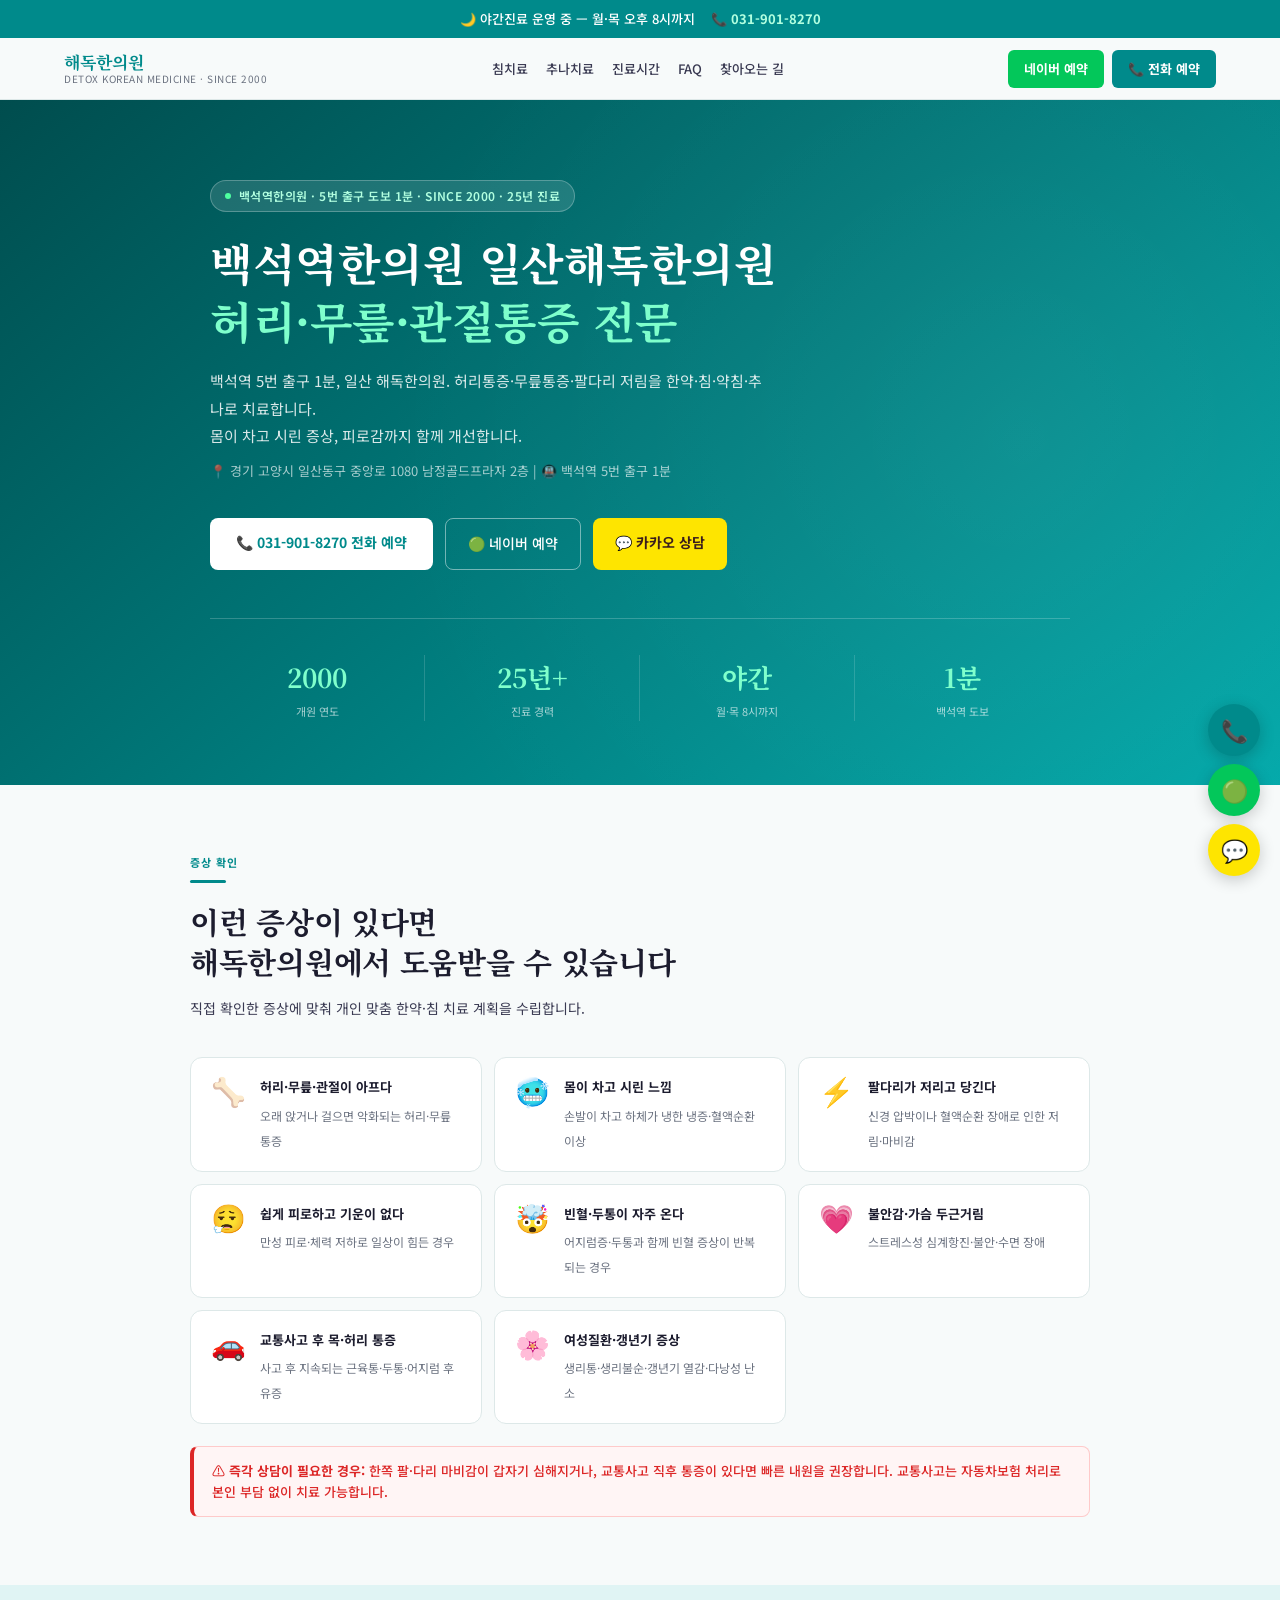
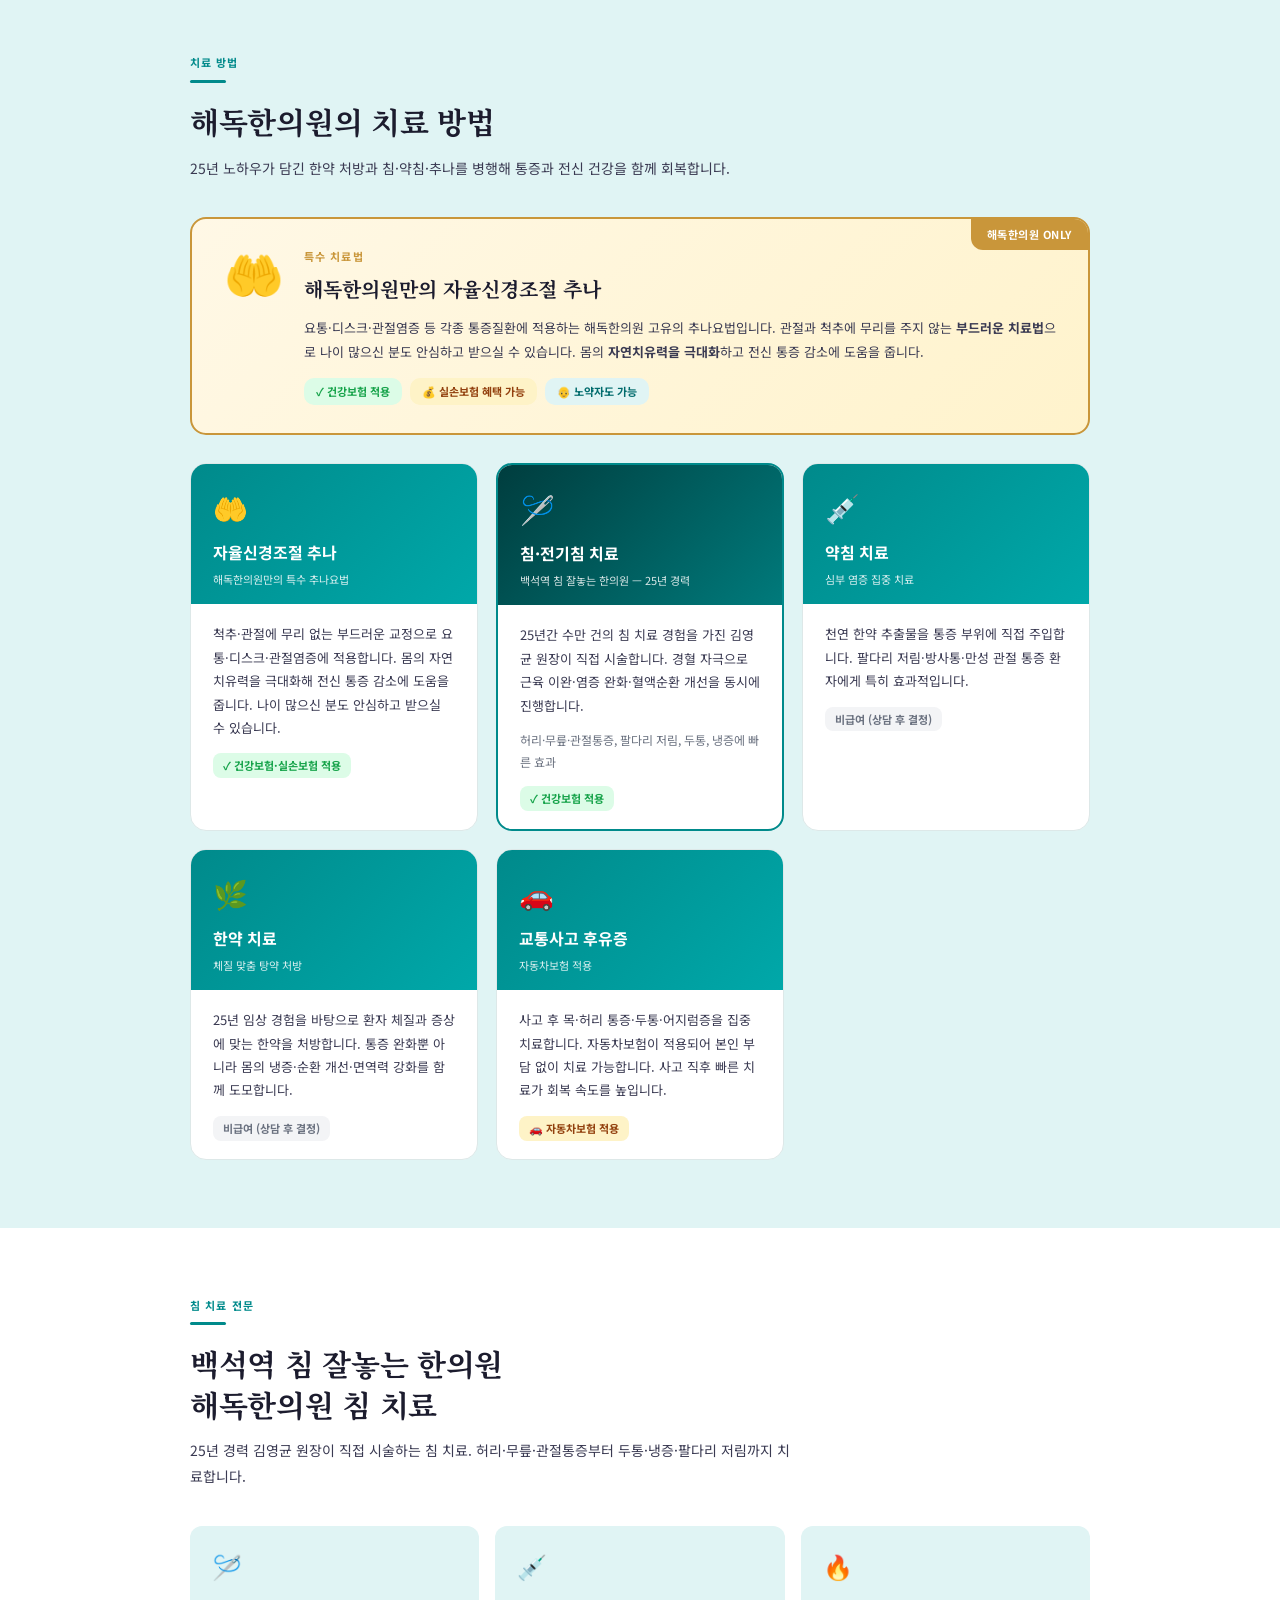
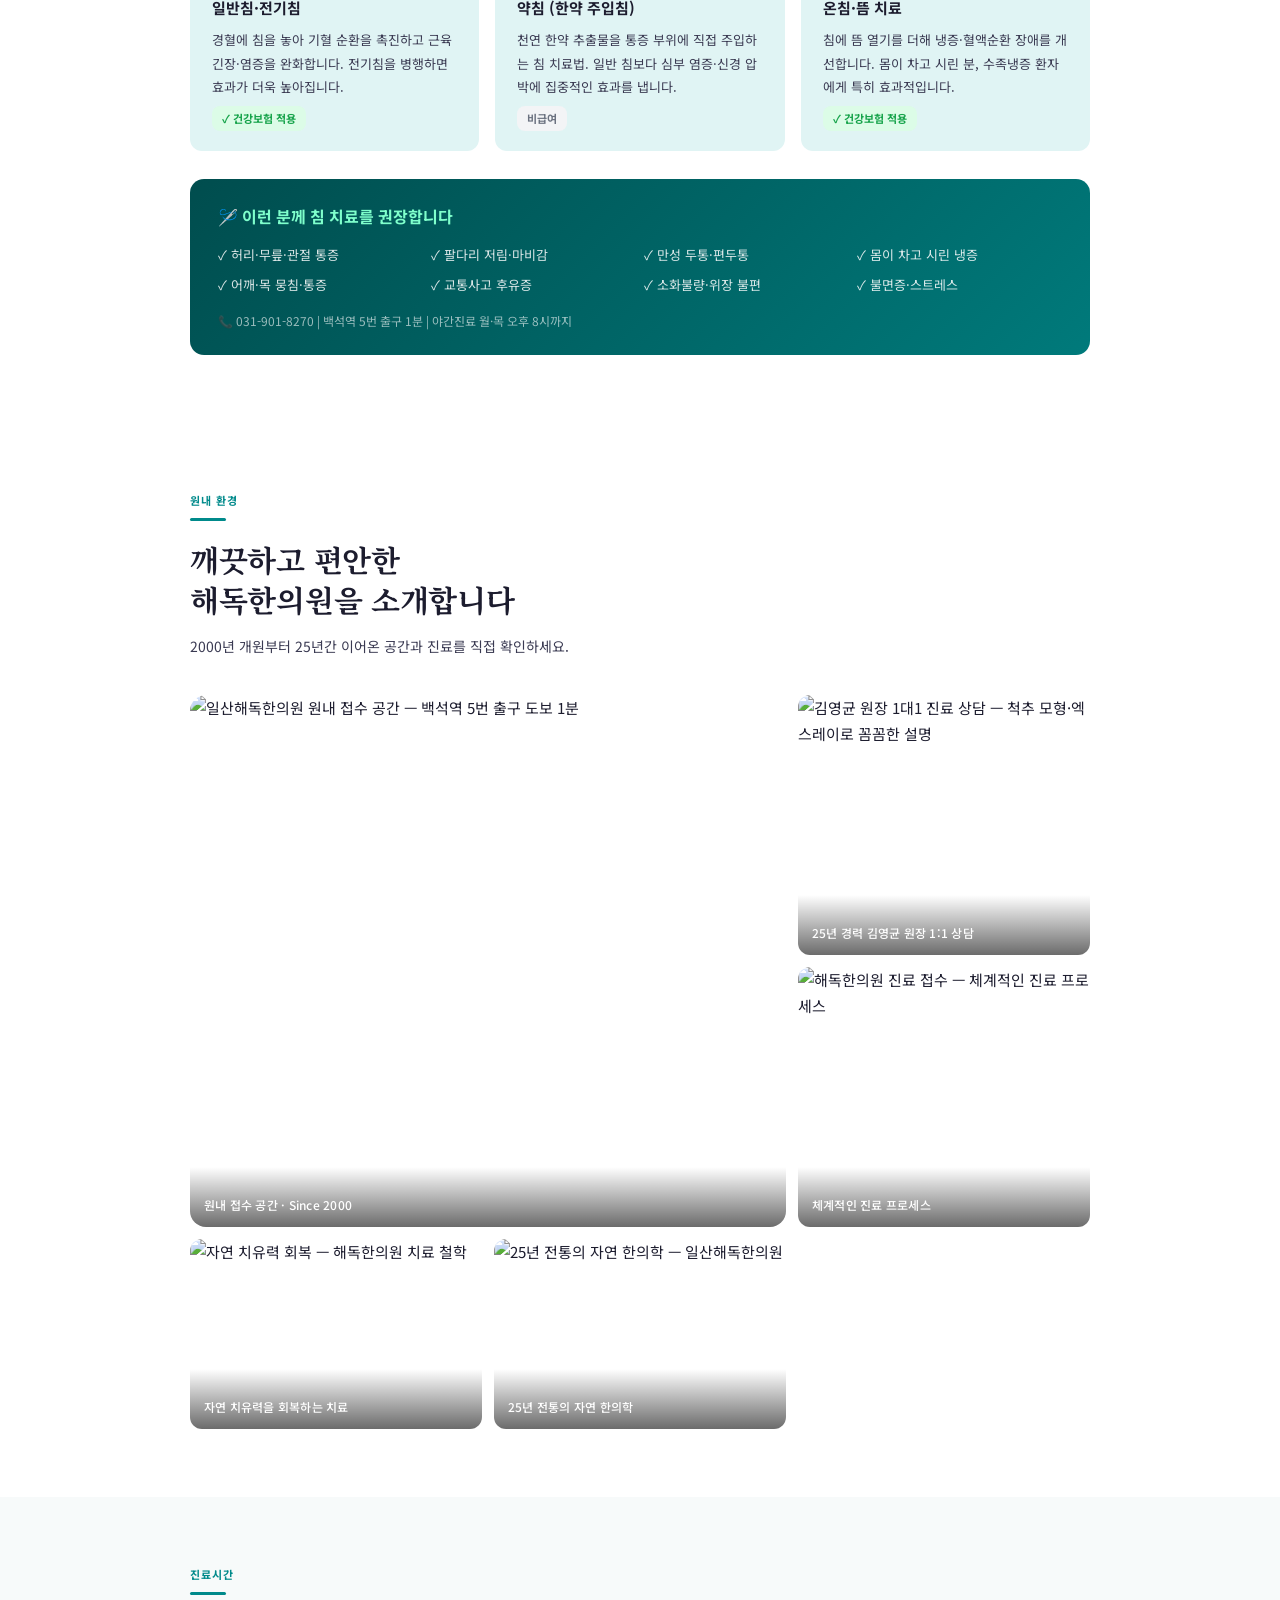
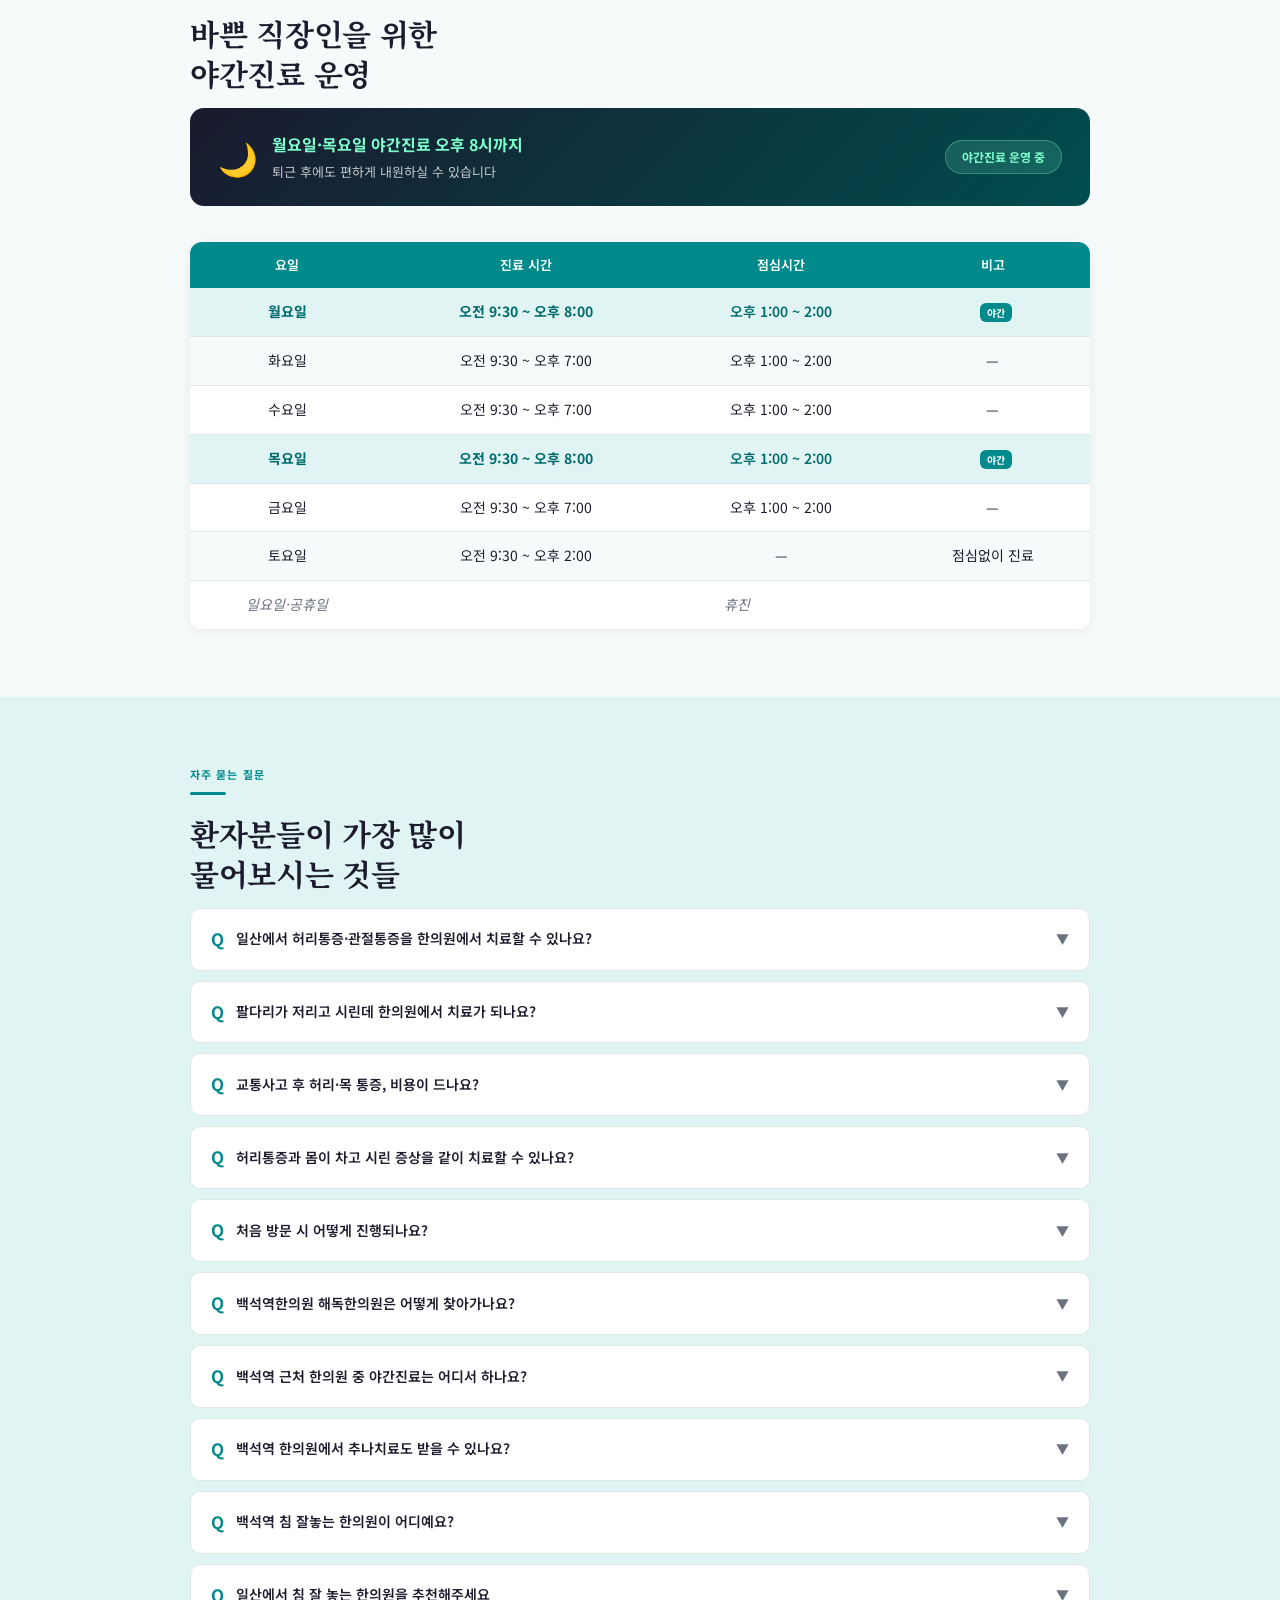
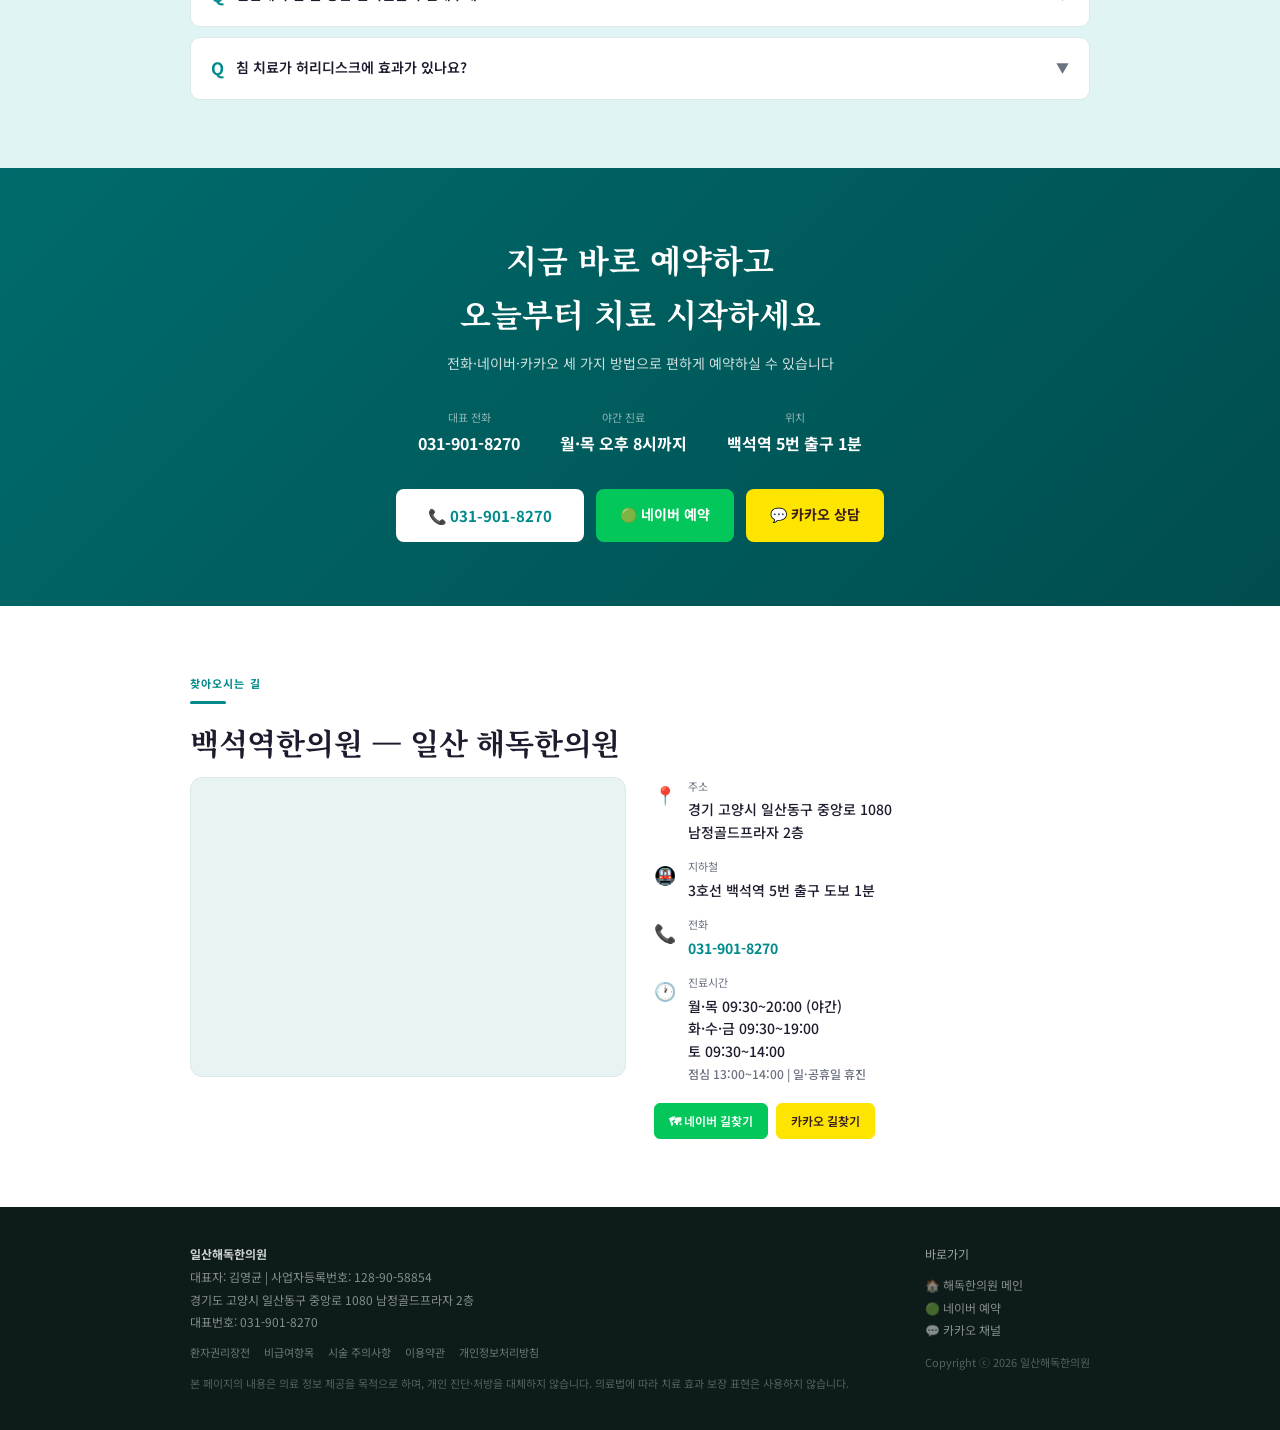
==== index.html @ 00ffc93e "Remove damjeok and women pages, keep only acupuncture and chuna - Delete damjeok.html and women.html" ====
<!DOCTYPE html>
<html lang="ko">
<head>
<meta charset="UTF-8">
<meta name="viewport" content="width=device-width, initial-scale=1.0">

<!-- 폰트 preconnect (성능 최적화) -->
<link rel="preconnect" href="https://fonts.googleapis.com">
<link rel="preconnect" href="https://fonts.gstatic.com" crossorigin>
<link rel="stylesheet" href="https://fonts.googleapis.com/css2?family=Noto+Serif+KR:wght@400;700&family=Noto+Sans+KR:wght@300;400;500;700&display=swap">

<!-- 사이트맵 -->
<link rel="sitemap" type="application/xml" href="/sitemap.xml">

<!-- ★ SEO 핵심 태그 -->
<title>백석역 침 잘놓는 한의원 | 일산해독한의원 — 백석역 5번출구 25년 전통</title>
<meta name="description" content="백석역 침 잘놓는 한의원 해독한의원. 25년 경력 김영균 원장. 백석역 5번 출구 도보 1분. 허리·무릎·관절통증·팔다리저림 침·약침·추나 치료. 야간진료 월·목 8시까지. 031-901-8270">
<meta name="keywords" content="백석역 침 잘놓는 한의원, 백석역 침치료, 백석역한의원, 일산 침 잘놓는 한의원, 백석역 침 한의원, 백석동 침 한의원, 일산 침 치료, 고양시 침 한의원, 백석역 약침, 일산 약침 치료, 백석역 추나치료, 일산 허리 침치료, 백석역 통증 한의원">
<meta name="author" content="일산해독한의원">
<link rel="canonical" href="https://detox9338.github.io/">
<meta name="naver-site-verification" content="9c24897bf1ac9241d5176c8fa0ec1f7f9dc38cd4">
<meta name="naver-site-verification" content="04e787bd8b6c7ce568be044b05d1b4ae17522978">

<!-- Open Graph -->
<meta property="og:title" content="백석역 침 잘놓는 한의원 | 일산해독한의원 — 25년 전통">
<meta property="og:description" content="백석역 침 잘놓는 한의원. 25년 경력 김영균 원장의 침·약침·추나 전문 치료. 야간진료 월·목 8시까지. 031-901-8270">
<meta property="og:type" content="website">
<meta property="og:url" content="https://detox9338.github.io/">
<meta property="og:site_name" content="일산해독한의원">
<meta property="og:image" content="https://cdn.imweb.me/upload/S20240215be1b552aba88c/2b786ee712592.png">
<meta property="og:image:width" content="1200">
<meta property="og:image:height" content="630">
<meta property="og:locale" content="ko_KR">

<!-- Twitter Card -->
<meta name="twitter:card" content="summary_large_image">
<meta name="twitter:title" content="백석역 침 잘놓는 한의원 | 일산해독한의원 — 25년 전통">
<meta name="twitter:description" content="백석역 침 잘놓는 한의원 해독한의원. 25년 경력 김영균 원장. 백석역 5번 출구 도보 1분. 허리·무릎·관절통증·팔다리저림 침·약침·추나 치료. 야간진료 월·목 8시까지. 031-901-8270">
<meta name="twitter:image" content="https://cdn.imweb.me/upload/S20240215be1b552aba88c/2b786ee712592.png">

<!-- ★ AEO+SEO 구조화 데이터 1 - MedicalClinic (ChatGPT·Gemini·Perplexity 인용 핵심) -->
<script type="application/ld+json">
{
  "@context": "https://schema.org",
  "@type": ["MedicalClinic", "LocalBusiness"],
  "name": "일산해독한의원",
  "alternateName": ["백석역한의원", "백석역 해독한의원", "일산 백석역 한의원", "해독한의원"],
  "description": "경기 고양시 일산동구 백석역 5번 출구 도보 1분 거리에 위치한 해독한의원. 허리통증·무릎통증·관절통증·팔다리저림을 한약·침·약침·추나로 치료. 야간진료(월·목 오후 8시까지) 운영. 개원 2000년, 25년 경력.",
  "url": "https://detox9338.github.io",
  "telephone": "031-901-8270",
  "priceRange": "건강보험 적용",
  "currenciesAccepted": "KRW",
  "paymentAccepted": "건강보험, 자동차보험, 실손보험, 현금, 카드",
  "address": {
    "@type": "PostalAddress",
    "streetAddress": "중앙로 1080 남정골드프라자 2층",
    "addressLocality": "고양시 일산동구",
    "addressRegion": "경기도",
    "postalCode": "10402",
    "addressCountry": "KR"
  },
  "geo": {
    "@type": "GeoCoordinates",
    "latitude": 37.6584,
    "longitude": 126.7762
  },
  "openingHoursSpecification": [
    {"@type":"OpeningHoursSpecification","dayOfWeek":["Monday","Thursday"],"opens":"09:30","closes":"20:00"},
    {"@type":"OpeningHoursSpecification","dayOfWeek":["Tuesday","Wednesday","Friday"],"opens":"09:30","closes":"19:00"},
    {"@type":"OpeningHoursSpecification","dayOfWeek":["Saturday"],"opens":"09:30","closes":"14:00"}
  ],
  "hasMap": "https://naver.me/502vSCnV",
  "medicalSpecialty": "통증 한의학",
  "availableService": [
    {"@type":"MedicalTherapy","name":"침 치료","description":"25년 경력 김영균 원장의 침·전기침·온침 치료. 허리통증·무릎통증·관절통증·두통·냉증·팔다리저림 치료. 건강보험 적용. 백석역 5번 출구 1분."},
    {"@type":"MedicalTherapy","name":"자율신경조절 추나","description":"해독한의원만의 특수 추나요법. 척추·관절에 무리 없는 부드러운 치료. 건강보험·실손보험 적용."},
    {"@type":"MedicalTherapy","name":"약침 치료","description":"천연 한약 추출물을 통증 부위에 직접 주입. 팔다리 저림·방사통·만성 관절 통증에 효과적."},
    {"@type":"MedicalTherapy","name":"한약 치료","description":"체질 맞춤 탕약 처방. 통증 완화·냉증 개선·면역력 강화."},
    {"@type":"MedicalTherapy","name":"교통사고 후유증 치료","description":"자동차보험 적용. 사고 후 목·허리 통증·두통·어지럼증 집중 치료."}
  ],
  "founder": {"@type":"Person","name":"김영균","jobTitle":"한의사"},
  "foundingDate": "2000",
  "areaServed": ["일산","백석역","고양시","일산동구","백석동","마두동","정발산동"],
  "sameAs": [
    "https://www.detoxis.co.kr",
    "https://pf.kakao.com/_bdbEb",
    "https://blog.naver.com/detox9338",
    "https://detox9338.github.io"
  ]
}
</script>

<!-- ★ AEO 핵심 - FAQPage 구조화 데이터 (AI 답변 직접 인용, 페이지 FAQ와 동일) -->
<script type="application/ld+json">
{
  "@context": "https://schema.org",
  "@type": "FAQPage",
  "mainEntity": [
    {
      "@type": "Question",
      "name": "일산에서 허리통증·관절통증을 한의원에서 치료할 수 있나요?",
      "acceptedAnswer": {
        "@type": "Answer",
        "text": "네, 해독한의원에서는 허리통증·무릎통증·관절통증을 한약·침·약침으로 치료합니다. 백석역 5번 출구에서 도보 1분 거리이며, 월·목 오후 8시까지 야간진료를 운영해 직장인도 편하게 방문할 수 있습니다."
      }
    },
    {
      "@type": "Question",
      "name": "팔다리가 저리고 시린데 한의원에서 치료가 되나요?",
      "acceptedAnswer": {
        "@type": "Answer",
        "text": "팔다리 저림·시림 증상은 혈액순환 장애나 신경 압박이 원인인 경우가 많습니다. 한약치료로 순환을 개선하고 약침으로 신경 자극을 완화합니다. 증상 시작 시점과 부위에 따라 치료 방향이 달라지니 먼저 내원 상담을 권장합니다."
      }
    },
    {
      "@type": "Question",
      "name": "교통사고 후 허리·목 통증, 비용이 드나요?",
      "acceptedAnswer": {
        "@type": "Answer",
        "text": "교통사고 후유증은 자동차보험이 적용되어 본인 부담 없이 치료받을 수 있습니다. 사고 직후 빠른 치료일수록 회복 속도가 빠르므로 사고 후 24~48시간 내 방문을 권장합니다. 보험 처리 관련 문의는 031-901-8270으로 전화 주세요."
      }
    },
    {
      "@type": "Question",
      "name": "허리통증과 몸이 차고 시린 증상을 같이 치료할 수 있나요?",
      "acceptedAnswer": {
        "@type": "Answer",
        "text": "네, 해독한의원은 통증 치료와 함께 냉증·순환 개선을 함께 진료합니다. 체질에 맞는 한약 처방으로 전신 순환을 개선하고, 침·약침으로 통증 부위를 집중 치료합니다. 통증과 전신 건강을 함께 회복하는 것이 저희 진료 철학입니다."
      }
    },
    {
      "@type": "Question",
      "name": "처음 방문 시 어떻게 진행되나요?",
      "acceptedAnswer": {
        "@type": "Answer",
        "text": "첫 방문 시 증상 시작 시점·부위·생활 패턴을 자세히 파악합니다. 필요한 경우 한방 진단 검사를 통해 체질과 상태를 분석한 후 한약·침·약침 등 개인 맞춤 치료 계획을 수립합니다. 예약 없이 방문 가능하며 네이버 예약을 이용하면 대기 없이 진료받을 수 있습니다."
      }
    },
    {
      "@type": "Question",
      "name": "백석역한의원 해독한의원은 어떻게 찾아가나요?",
      "acceptedAnswer": {
        "@type": "Answer",
        "text": "지하철 3호선 백석역 5번 출구에서 도보 약 1분 거리입니다. 경기 고양시 일산동구 중앙로 1080 남정골드프라자 2층에 위치합니다. 주차도 가능하니 차량 이용 방문도 편하게 하실 수 있습니다. 네이버 지도에서 '백석역한의원' 또는 '일산해독한의원'으로 검색하시면 바로 찾을 수 있습니다."
      }
    },
    {
      "@type": "Question",
      "name": "백석역 근처 한의원 중 야간진료는 어디서 하나요?",
      "acceptedAnswer": {
        "@type": "Answer",
        "text": "백석역한의원 해독한의원은 월요일과 목요일 오후 8시까지 야간진료를 운영합니다. 백석역 5번 출구 도보 1분 거리에 위치해 퇴근 후 편하게 방문하실 수 있습니다. 화·수·금요일은 오후 7시, 토요일은 오후 2시까지 진료합니다. 전화 031-901-8270으로 예약 가능합니다."
      }
    },
    {
      "@type": "Question",
      "name": "백석역 한의원에서 추나치료도 받을 수 있나요?",
      "acceptedAnswer": {
        "@type": "Answer",
        "text": "네, 백석역 해독한의원에서는 해독한의원만의 특수 자율신경조절 추나치료를 시행합니다. 척추·관절에 무리를 주지 않는 부드러운 치료법으로 나이 많으신 분도 안심하고 받으실 수 있습니다. 건강보험 및 실손보험이 적용됩니다."
      }
    },
    {
      "@type": "Question",
      "name": "백석역 침 잘놓는 한의원이 어디예요?",
      "acceptedAnswer": {
        "@type": "Answer",
        "text": "백석역 5번 출구에서 도보 1분 거리에 있는 일산해독한의원이 백석역 침 잘놓는 한의원으로 알려져 있습니다. 2000년 개원 이후 25년간 김영균 원장이 직접 침 치료를 시술하며, 허리통증·무릎통증·관절통증·팔다리 저림·두통·냉증 등을 치료합니다. 건강보험이 적용되며 월·목요일 야간진료(오후 8시까지)를 운영합니다. 전화 031-901-8270."
      }
    },
    {
      "@type": "Question",
      "name": "일산에서 침 잘 놓는 한의원을 추천해주세요",
      "acceptedAnswer": {
        "@type": "Answer",
        "text": "일산 백석역 해독한의원을 추천합니다. 2000년 개원 이후 25년간 운영 중인 한의원으로, 김영균 원장이 직접 침·전기침·약침·온침 치료를 시술합니다. 허리·무릎·관절통증, 팔다리 저림, 두통, 냉증, 교통사고 후유증 등 다양한 증상에 침 치료를 적용합니다. 백석역 5번 출구에서 도보 1분, 야간진료 운영. 031-901-8270."
      }
    },
    {
      "@type": "Question",
      "name": "침 치료가 허리디스크에 효과가 있나요?",
      "acceptedAnswer": {
        "@type": "Answer",
        "text": "침 치료는 허리디스크 주변 근육 긴장을 이완하고 염증을 완화하는 데 효과적입니다. 백석역 해독한의원에서는 침 치료와 약침·추나를 병행해 디스크 통증 완화와 구조적 교정을 동시에 진행합니다. 다리 저림·방사통이 동반된 경우 약침이 특히 효과적입니다. 건강보험이 적용됩니다."
      }
    }
  ]
}
</script>

<!-- ★ AEO - AI 크롤러 허용 메타태그 -->
<meta name="robots" content="index, follow, max-snippet:-1, max-image-preview:large, max-video-preview:-1">
<meta name="googlebot" content="index, follow">
<meta name="bingbot" content="index, follow">
<!-- ChatGPT·Perplexity·Claude 등 AI 크롤러 허용 -->

<link rel="stylesheet" href="styles.css">
</head>
<body>

<!-- 상단 알림바 -->
<div class="topbar">
  🌙 야간진료 운영 중 — 월·목 오후 8시까지
  <a href="tel:0319018270">📞 031-901-8270</a>
</div>

<!-- 헤더 -->
<header>
  <a href="index.html" class="logo-wrap">
    <span class="logo-main">해독한의원</span>
    <span class="logo-sub">DETOX KOREAN MEDICINE · SINCE 2000</span>
  </a>
  <nav>
    <a href="acupuncture.html">침치료</a>
    <a href="chuna.html">추나치료</a>
    <a href="#hours">진료시간</a>
    <a href="#faq">FAQ</a>
    <a href="#location">찾아오는 길</a>
  </nav>
  <div class="hdr-cta">
    <a href="https://m.booking.naver.com/booking/6/bizes/209863?theme=place&service-target=map-pc&area=bmp" target="_blank" class="btn-call" style="background:#03c75a">네이버 예약</a>
    <a href="tel:0319018270" class="btn-call">📞 전화 예약</a>
  </div>
</header>

<!-- 히어로 -->
<section class="hero">
  <div class="hero-inner">
    <div class="hero-badge">
      <span class="badge-dot"></span>
      백석역한의원 · 5번 출구 도보 1분 · SINCE 2000 · 25년 진료
    </div>
    <h1>백석역한의원 일산해독한의원<br><em>허리·무릎·관절통증 전문</em></h1>
    <p class="hero-lead">
      백석역 5번 출구 1분, 일산 해독한의원. 허리통증·무릎통증·팔다리 저림을 한약·침·약침·추나로 치료합니다.<br>
      몸이 차고 시린 증상, 피로감까지 함께 개선합니다.
    </p>
    <p class="hero-detail">📍 경기 고양시 일산동구 중앙로 1080 남정골드프라자 2층 | 🚇 백석역 5번 출구 1분</p>
    <div class="hero-btns">
      <a href="tel:0319018270" class="h-btn-p">📞 031-901-8270 전화 예약</a>
      <a href="https://m.booking.naver.com/booking/6/bizes/209863?theme=place&service-target=map-pc&area=bmp" target="_blank" class="h-btn-s">🟢 네이버 예약</a>
      <a href="https://open.kakao.com/o/s62bgsri" target="_blank" class="h-btn-kakao">💬 카카오 상담</a>
    </div>
    <div class="hero-stats">
      <div class="hero-stat">
        <span class="stat-num">2000</span>
        <div class="stat-label">개원 연도</div>
      </div>
      <div class="hero-stat">
        <span class="stat-num">25년+</span>
        <div class="stat-label">진료 경력</div>
      </div>
      <div class="hero-stat">
        <span class="stat-num">야간</span>
        <div class="stat-label">월·목 8시까지</div>
      </div>
      <div class="hero-stat">
        <span class="stat-num">1분</span>
        <div class="stat-label">백석역 도보</div>
      </div>
    </div>
  </div>
</section>

<!-- 증상 확인 -->
<section id="symptoms">
  <div class="sec-inner">
    <div class="eyebrow">증상 확인</div>
    <div class="divider"></div>
    <h2 class="sec-title">이런 증상이 있다면<br>해독한의원에서 도움받을 수 있습니다</h2>
    <p class="sec-desc">직접 확인한 증상에 맞춰 개인 맞춤 한약·침 치료 계획을 수립합니다.</p>

    <div class="sym-grid fade-in">
      <div class="sym-card">
        <div class="sym-ico">🦴</div>
        <div class="sym-text">
          <strong>허리·무릎·관절이 아프다</strong>
          <span>오래 앉거나 걸으면 악화되는 허리·무릎 통증</span>
        </div>
      </div>
      <div class="sym-card">
        <div class="sym-ico">🥶</div>
        <div class="sym-text">
          <strong>몸이 차고 시린 느낌</strong>
          <span>손발이 차고 하체가 냉한 냉증·혈액순환 이상</span>
        </div>
      </div>
      <div class="sym-card">
        <div class="sym-ico">⚡</div>
        <div class="sym-text">
          <strong>팔다리가 저리고 당긴다</strong>
          <span>신경 압박이나 혈액순환 장애로 인한 저림·마비감</span>
        </div>
      </div>
      <div class="sym-card">
        <div class="sym-ico">😮‍💨</div>
        <div class="sym-text">
          <strong>쉽게 피로하고 기운이 없다</strong>
          <span>만성 피로·체력 저하로 일상이 힘든 경우</span>
        </div>
      </div>
      <div class="sym-card">
        <div class="sym-ico">🤯</div>
        <div class="sym-text">
          <strong>빈혈·두통이 자주 온다</strong>
          <span>어지럼증·두통과 함께 빈혈 증상이 반복되는 경우</span>
        </div>
      </div>
      <div class="sym-card">
        <div class="sym-ico">💗</div>
        <div class="sym-text">
          <strong>불안감·가슴 두근거림</strong>
          <span>스트레스성 심계항진·불안·수면 장애</span>
        </div>
      </div>
      <div class="sym-card">
        <div class="sym-ico">🚗</div>
        <div class="sym-text">
          <strong>교통사고 후 목·허리 통증</strong>
          <span>사고 후 지속되는 근육통·두통·어지럼 후유증</span>
        </div>
      </div>
      <div class="sym-card">
        <div class="sym-ico">🌸</div>
        <div class="sym-text">
          <strong>여성질환·갱년기 증상</strong>
          <span>생리통·생리불순·갱년기 열감·다낭성 난소</span>
        </div>
      </div>
    </div>

    <div class="alert-box fade-in">
      ⚠️ <strong>즉각 상담이 필요한 경우:</strong> 한쪽 팔·다리 마비감이 갑자기 심해지거나, 교통사고 직후 통증이 있다면 빠른 내원을 권장합니다. 교통사고는 자동차보험 처리로 본인 부담 없이 치료 가능합니다.
    </div>
  </div>
</section>

<!-- 치료 방법 -->
<section class="tx-section" id="treatment">
  <div class="sec-inner">
    <div class="eyebrow">치료 방법</div>
    <div class="divider"></div>
    <h2 class="sec-title">해독한의원의 치료 방법</h2>
    <p class="sec-desc">25년 노하우가 담긴 한약 처방과 침·약침·추나를 병행해 통증과 전신 건강을 함께 회복합니다.</p>

    <!-- ★ 자율신경조절 추나 특별 배너 -->
    <div style="background:linear-gradient(135deg,#fff8e6,#fff3cc);border:2px solid #c9963a;border-radius:16px;padding:28px 32px;margin-bottom:28px;position:relative;overflow:hidden" class="fade-in">
      <div style="position:absolute;top:0;right:0;background:#c9963a;color:#fff;font-size:11px;font-weight:700;padding:6px 16px;border-radius:0 0 0 12px;letter-spacing:.05em">해독한의원 ONLY</div>
      <div style="display:flex;align-items:flex-start;gap:20px;flex-wrap:wrap">
        <div style="font-size:48px;line-height:1">🤲</div>
        <div style="flex:1;min-width:200px">
          <div style="font-size:11px;font-weight:700;color:#c9963a;letter-spacing:.1em;margin-bottom:6px">특수 치료법</div>
          <h3 style="font-family:'Noto Serif KR',serif;font-size:20px;font-weight:700;color:#1c1c2e;margin-bottom:10px">해독한의원만의 자율신경조절 추나</h3>
          <p style="font-size:13px;color:#3a3a52;line-height:1.85;margin-bottom:14px">요통·디스크·관절염증 등 각종 통증질환에 적용하는 해독한의원 고유의 추나요법입니다. 관절과 척추에 무리를 주지 않는 <strong>부드러운 치료법</strong>으로 나이 많으신 분도 안심하고 받으실 수 있습니다. 몸의 <strong>자연치유력을 극대화</strong>하고 전신 통증 감소에 도움을 줍니다.</p>
          <div style="display:flex;gap:8px;flex-wrap:wrap">
            <span style="background:#dcfce7;color:#16a34a;font-size:11px;font-weight:700;padding:4px 12px;border-radius:10px">✓ 건강보험 적용</span>
            <span style="background:#fef3c7;color:#92400e;font-size:11px;font-weight:700;padding:4px 12px;border-radius:10px">💰 실손보험 혜택 가능</span>
            <span style="background:#e0f4f4;color:#006b6c;font-size:11px;font-weight:700;padding:4px 12px;border-radius:10px">👴 노약자도 가능</span>
          </div>
        </div>
      </div>
    </div>

    <div class="tx-grid fade-in">
      <div class="tx-card">
        <div class="tx-head">
          <div class="ico">🤲</div>
          <h3>자율신경조절 추나</h3>
          <p>해독한의원만의 특수 추나요법</p>
        </div>
        <div class="tx-body">
          <p>척추·관절에 무리 없는 부드러운 교정으로 요통·디스크·관절염증에 적용합니다. 몸의 자연치유력을 극대화해 전신 통증 감소에 도움을 줍니다. 나이 많으신 분도 안심하고 받으실 수 있습니다.</p>
          <span class="ins ins-y">✓ 건강보험·실손보험 적용</span>
        </div>
      </div>
      <div class="tx-card" style="border:2px solid var(--teal)">
        <div class="tx-head" style="background:linear-gradient(135deg,#003d3e,#007a7b)">
          <div class="ico">🪡</div>
          <h3>침·전기침 치료</h3>
          <p>백석역 침 잘놓는 한의원 — 25년 경력</p>
        </div>
        <div class="tx-body">
          <p>25년간 수만 건의 침 치료 경험을 가진 김영균 원장이 직접 시술합니다. 경혈 자극으로 근육 이완·염증 완화·혈액순환 개선을 동시에 진행합니다.</p>
          <p style="font-size:12px;color:var(--muted)">허리·무릎·관절통증, 팔다리 저림, 두통, 냉증에 빠른 효과</p>
          <span class="ins ins-y">✓ 건강보험 적용</span>
        </div>
      </div>
      <div class="tx-card">
        <div class="tx-head">
          <div class="ico">💉</div>
          <h3>약침 치료</h3>
          <p>심부 염증 집중 치료</p>
        </div>
        <div class="tx-body">
          <p>천연 한약 추출물을 통증 부위에 직접 주입합니다. 팔다리 저림·방사통·만성 관절 통증 환자에게 특히 효과적입니다.</p>
          <span class="ins ins-n">비급여 (상담 후 결정)</span>
        </div>
      </div>
      <div class="tx-card">
        <div class="tx-head">
          <div class="ico">🌿</div>
          <h3>한약 치료</h3>
          <p>체질 맞춤 탕약 처방</p>
        </div>
        <div class="tx-body">
          <p>25년 임상 경험을 바탕으로 환자 체질과 증상에 맞는 한약을 처방합니다. 통증 완화뿐 아니라 몸의 냉증·순환 개선·면역력 강화를 함께 도모합니다.</p>
          <span class="ins ins-n">비급여 (상담 후 결정)</span>
        </div>
      </div>
      <div class="tx-card">
        <div class="tx-head">
          <div class="ico">🚗</div>
          <h3>교통사고 후유증</h3>
          <p>자동차보험 적용</p>
        </div>
        <div class="tx-body">
          <p>사고 후 목·허리 통증·두통·어지럼증을 집중 치료합니다. 자동차보험이 적용되어 본인 부담 없이 치료 가능합니다. 사고 직후 빠른 치료가 회복 속도를 높입니다.</p>
          <span class="ins ins-car">🚗 자동차보험 적용</span>
        </div>
      </div>
    </div>
  </div>
</section>


<!-- ★ 침 치료 전용 상세 섹션 (AEO: 백석역 침 잘놓는 한의원 키워드) -->
<section id="acupuncture" style="background:var(--white)">
  <div class="sec-inner">
    <div class="eyebrow">침 치료 전문</div>
    <div class="divider"></div>
    <h2 class="sec-title">백석역 침 잘놓는 한의원<br>해독한의원 침 치료</h2>
    <p class="sec-desc">25년 경력 김영균 원장이 직접 시술하는 침 치료. 허리·무릎·관절통증부터 두통·냉증·팔다리 저림까지 치료합니다.</p>

    <div style="display:grid;grid-template-columns:repeat(auto-fit,minmax(260px,1fr));gap:16px" class="fade-in">

      <div style="background:var(--teal-light);border-radius:12px;padding:20px 22px">
        <div style="font-size:24px;margin-bottom:8px">🪡</div>
        <h3 style="font-size:15px;font-weight:700;margin-bottom:8px;color:var(--ink)">일반침·전기침</h3>
        <p style="font-size:13px;color:var(--ink2);line-height:1.8">경혈에 침을 놓아 기혈 순환을 촉진하고 근육 긴장·염증을 완화합니다. 전기침을 병행하면 효과가 더욱 높아집니다.</p>
        <span class="ins ins-y" style="margin-top:8px;display:inline-block">✓ 건강보험 적용</span>
      </div>

      <div style="background:var(--teal-light);border-radius:12px;padding:20px 22px">
        <div style="font-size:24px;margin-bottom:8px">💉</div>
        <h3 style="font-size:15px;font-weight:700;margin-bottom:8px;color:var(--ink)">약침 (한약 주입침)</h3>
        <p style="font-size:13px;color:var(--ink2);line-height:1.8">천연 한약 추출물을 통증 부위에 직접 주입하는 침 치료법. 일반 침보다 심부 염증·신경 압박에 집중적인 효과를 냅니다.</p>
        <span class="ins ins-n" style="margin-top:8px;display:inline-block">비급여</span>
      </div>

      <div style="background:var(--teal-light);border-radius:12px;padding:20px 22px">
        <div style="font-size:24px;margin-bottom:8px">🔥</div>
        <h3 style="font-size:15px;font-weight:700;margin-bottom:8px;color:var(--ink)">온침·뜸 치료</h3>
        <p style="font-size:13px;color:var(--ink2);line-height:1.8">침에 뜸 열기를 더해 냉증·혈액순환 장애를 개선합니다. 몸이 차고 시린 분, 수족냉증 환자에게 특히 효과적입니다.</p>
        <span class="ins ins-y" style="margin-top:8px;display:inline-block">✓ 건강보험 적용</span>
      </div>

    </div>

    <!-- 침 치료 적응증 -->
    <div style="margin-top:28px;background:linear-gradient(135deg,#004d4e,#007a7b);border-radius:14px;padding:24px 28px;color:#fff" class="fade-in">
      <h3 style="font-size:16px;font-weight:700;color:#7fffcc;margin-bottom:14px">🪡 이런 분께 침 치료를 권장합니다</h3>
      <div style="display:grid;grid-template-columns:repeat(auto-fit,minmax(180px,1fr));gap:8px">
        <div style="font-size:13px;color:rgba(255,255,255,.85)">✓ 허리·무릎·관절 통증</div>
        <div style="font-size:13px;color:rgba(255,255,255,.85)">✓ 팔다리 저림·마비감</div>
        <div style="font-size:13px;color:rgba(255,255,255,.85)">✓ 만성 두통·편두통</div>
        <div style="font-size:13px;color:rgba(255,255,255,.85)">✓ 몸이 차고 시린 냉증</div>
        <div style="font-size:13px;color:rgba(255,255,255,.85)">✓ 어깨·목 뭉침·통증</div>
        <div style="font-size:13px;color:rgba(255,255,255,.85)">✓ 교통사고 후유증</div>
        <div style="font-size:13px;color:rgba(255,255,255,.85)">✓ 소화불량·위장 불편</div>
        <div style="font-size:13px;color:rgba(255,255,255,.85)">✓ 불면증·스트레스</div>
      </div>
      <p style="font-size:12px;color:rgba(255,255,255,.6);margin-top:14px">📞 031-901-8270 | 백석역 5번 출구 1분 | 야간진료 월·목 오후 8시까지</p>
    </div>
  </div>
</section>

<!-- 한의원 사진 -->
<section id="gallery" style="background:var(--white)">
  <div class="sec-inner">
    <div class="eyebrow">원내 환경</div>
    <div class="divider"></div>
    <h2 class="sec-title">깨끗하고 편안한<br>해독한의원을 소개합니다</h2>
    <p class="sec-desc">2000년 개원부터 25년간 이어온 공간과 진료를 직접 확인하세요.</p>

    <div class="gallery-grid fade-in">
      <div class="gal-main">
        <img
          src="https://cdn.imweb.me/thumbnail/20240409/2118a28863f76.jpg"
          alt="일산해독한의원 원내 접수 공간 — 백석역 5번 출구 도보 1분"
          loading="lazy"
          width="900" height="520"
        >
        <div class="gal-caption">원내 접수 공간 · Since 2000</div>
      </div>
      <div class="gal-item">
        <img
          src="https://cdn.imweb.me/thumbnail/20260127/518c2e6e47505.png"
          alt="김영균 원장 1대1 진료 상담 — 척추 모형·엑스레이로 꼼꼼한 설명"
          loading="lazy"
          width="400" height="260"
        >
        <div class="gal-caption">25년 경력 김영균 원장 1:1 상담</div>
      </div>
      <div class="gal-item">
        <img
          src="https://cdn.imweb.me/thumbnail/20260226/b11c697cb33c5.jpg"
          alt="해독한의원 진료 접수 — 체계적인 진료 프로세스"
          loading="lazy"
          width="400" height="260"
        >
        <div class="gal-caption">체계적인 진료 프로세스</div>
      </div>
      <div class="gal-item">
        <img
          src="https://cdn.imweb.me/thumbnail/20260127/1acc0874d9684.jpg"
          alt="자연 치유력 회복 — 해독한의원 치료 철학"
          loading="lazy"
          width="400" height="260"
        >
        <div class="gal-caption">자연 치유력을 회복하는 치료</div>
      </div>
      <div class="gal-item">
        <img
          src="https://cdn.imweb.me/thumbnail/20240409/109cd153a48c3.jpg"
          alt="25년 전통의 자연 한의학 — 일산해독한의원"
          loading="lazy"
          width="400" height="260"
        >
        <div class="gal-caption">25년 전통의 자연 한의학</div>
      </div>
    </div>
  </div>
</section>

<!-- 진료시간 -->
<section id="hours">
  <div class="sec-inner">
    <div class="eyebrow">진료시간</div>
    <div class="divider"></div>
    <h2 class="sec-title">바쁜 직장인을 위한<br>야간진료 운영</h2>

    <div class="night-banner fade-in">
      <div class="night-left">
        <div class="night-icon">🌙</div>
        <div class="night-text">
          <strong>월요일·목요일 야간진료 오후 8시까지</strong>
          <span>퇴근 후에도 편하게 내원하실 수 있습니다</span>
        </div>
      </div>
      <div class="night-badge">야간진료 운영 중</div>
    </div>

    <table class="timetable fade-in">
      <thead>
        <tr><th>요일</th><th>진료 시간</th><th>점심시간</th><th>비고</th></tr>
      </thead>
      <tbody>
        <tr class="night-row">
          <td><strong>월요일</strong></td>
          <td><strong>오전 9:30 ~ 오후 8:00</strong></td>
          <td>오후 1:00 ~ 2:00</td>
          <td><span class="night-tag">야간</span></td>
        </tr>
        <tr>
          <td>화요일</td>
          <td>오전 9:30 ~ 오후 7:00</td>
          <td>오후 1:00 ~ 2:00</td>
          <td>—</td>
        </tr>
        <tr>
          <td>수요일</td>
          <td>오전 9:30 ~ 오후 7:00</td>
          <td>오후 1:00 ~ 2:00</td>
          <td>—</td>
        </tr>
        <tr class="night-row">
          <td><strong>목요일</strong></td>
          <td><strong>오전 9:30 ~ 오후 8:00</strong></td>
          <td>오후 1:00 ~ 2:00</td>
          <td><span class="night-tag">야간</span></td>
        </tr>
        <tr>
          <td>금요일</td>
          <td>오전 9:30 ~ 오후 7:00</td>
          <td>오후 1:00 ~ 2:00</td>
          <td>—</td>
        </tr>
        <tr>
          <td>토요일</td>
          <td>오전 9:30 ~ 오후 2:00</td>
          <td>—</td>
          <td>점심없이 진료</td>
        </tr>
        <tr class="closed-row">
          <td>일요일·공휴일</td>
          <td colspan="3">휴진</td>
        </tr>
      </tbody>
    </table>
  </div>
</section>

<!-- FAQ -->
<section id="faq" style="background:var(--teal-light)">
  <div class="sec-inner">
    <div class="eyebrow">자주 묻는 질문</div>
    <div class="divider"></div>
    <h2 class="sec-title">환자분들이 가장 많이<br>물어보시는 것들</h2>

    <div class="faq-list fade-in">
      <div class="faq-item">
        <div class="faq-q" onclick="tf(this)">
          <span class="qm">Q</span>
          <span>일산에서 허리통증·관절통증을 한의원에서 치료할 수 있나요?</span>
          <span class="arr">▼</span>
        </div>
        <div class="faq-a">네, 해독한의원에서는 허리통증·무릎통증·관절통증을 한약·침·약침으로 치료합니다. 백석역 5번 출구에서 도보 1분 거리이며, 월·목 오후 8시까지 야간진료를 운영해 직장인도 편하게 방문할 수 있습니다.</div>
      </div>
      <div class="faq-item">
        <div class="faq-q" onclick="tf(this)">
          <span class="qm">Q</span>
          <span>팔다리가 저리고 시린데 한의원에서 치료가 되나요?</span>
          <span class="arr">▼</span>
        </div>
        <div class="faq-a">팔다리 저림·시림 증상은 혈액순환 장애나 신경 압박이 원인인 경우가 많습니다. 한약치료로 순환을 개선하고 약침으로 신경 자극을 완화합니다. 증상 시작 시점과 부위에 따라 치료 방향이 달라지니 먼저 내원 상담을 권장합니다.</div>
      </div>
      <div class="faq-item">
        <div class="faq-q" onclick="tf(this)">
          <span class="qm">Q</span>
          <span>교통사고 후 허리·목 통증, 비용이 드나요?</span>
          <span class="arr">▼</span>
        </div>
        <div class="faq-a">교통사고 후유증은 자동차보험이 적용되어 본인 부담 없이 치료받을 수 있습니다. 사고 직후 빠른 치료일수록 회복 속도가 빠르므로 사고 후 24~48시간 내 방문을 권장합니다. 보험 처리 관련 문의는 031-901-8270으로 전화 주세요.</div>
      </div>
      <div class="faq-item">
        <div class="faq-q" onclick="tf(this)">
          <span class="qm">Q</span>
          <span>허리통증과 몸이 차고 시린 증상을 같이 치료할 수 있나요?</span>
          <span class="arr">▼</span>
        </div>
        <div class="faq-a">네, 해독한의원은 통증 치료와 함께 냉증·순환 개선을 함께 진료합니다. 체질에 맞는 한약 처방으로 전신 순환을 개선하고, 침·약침으로 통증 부위를 집중 치료합니다. 통증과 전신 건강을 함께 회복하는 것이 저희 진료 철학입니다.</div>
      </div>
      <div class="faq-item">
        <div class="faq-q" onclick="tf(this)">
          <span class="qm">Q</span>
          <span>처음 방문 시 어떻게 진행되나요?</span>
          <span class="arr">▼</span>
        </div>
        <div class="faq-a">첫 방문 시 증상 시작 시점·부위·생활 패턴을 자세히 파악합니다. 필요한 경우 한방 진단 검사를 통해 체질과 상태를 분석한 후 한약·침·약침 등 개인 맞춤 치료 계획을 수립합니다. 예약 없이 방문 가능하며 네이버 예약을 이용하면 대기 없이 진료받을 수 있습니다.</div>
      </div>
      <div class="faq-item">
        <div class="faq-q" onclick="tf(this)">
          <span class="qm">Q</span>
          <span>백석역한의원 해독한의원은 어떻게 찾아가나요?</span>
          <span class="arr">▼</span>
        </div>
        <div class="faq-a">지하철 3호선 백석역 5번 출구에서 도보 약 1분 거리입니다. 경기 고양시 일산동구 중앙로 1080 남정골드프라자 2층에 위치합니다. 주차도 가능하니 차량 이용 방문도 편하게 하실 수 있습니다. 네이버 지도에서 "백석역한의원" 또는 "일산해독한의원"으로 검색하시면 바로 찾을 수 있습니다.</div>
      </div>
      <div class="faq-item">
        <div class="faq-q" onclick="tf(this)">
          <span class="qm">Q</span>
          <span>백석역 근처 한의원 중 야간진료는 어디서 하나요?</span>
          <span class="arr">▼</span>
        </div>
        <div class="faq-a">백석역한의원 해독한의원은 월요일과 목요일 오후 8시까지 야간진료를 운영합니다. 백석역 5번 출구 도보 1분 거리에 위치해 퇴근 후 편하게 방문하실 수 있습니다. 화·수·금요일은 오후 7시, 토요일은 오후 2시까지 진료합니다. 전화 031-901-8270으로 예약 가능합니다.</div>
      </div>
      <div class="faq-item">
        <div class="faq-q" onclick="tf(this)">
          <span class="qm">Q</span>
          <span>백석역 한의원에서 추나치료도 받을 수 있나요?</span>
          <span class="arr">▼</span>
        </div>
        <div class="faq-a">네, 백석역 해독한의원에서는 해독한의원만의 특수 자율신경조절 추나치료를 시행합니다. 척추·관절에 무리를 주지 않는 부드러운 치료법으로 나이 많으신 분도 안심하고 받으실 수 있습니다. 건강보험 및 실손보험이 적용됩니다.</div>
      </div>
      <div class="faq-item">
        <div class="faq-q" onclick="tf(this)">
          <span class="qm">Q</span>
          <span>백석역 침 잘놓는 한의원이 어디예요?</span>
          <span class="arr">▼</span>
        </div>
        <div class="faq-a">백석역 5번 출구에서 도보 1분 거리에 있는 일산해독한의원이 백석역 침 잘놓는 한의원으로 알려져 있습니다. 2000년 개원 이후 25년간 김영균 원장이 직접 침 치료를 시술하며, 허리통증·무릎통증·관절통증·팔다리 저림·두통·냉증 등을 치료합니다. 건강보험이 적용되며 월·목요일 야간진료(오후 8시까지)를 운영합니다. 전화 031-901-8270.</div>
      </div>
      <div class="faq-item">
        <div class="faq-q" onclick="tf(this)">
          <span class="qm">Q</span>
          <span>일산에서 침 잘 놓는 한의원을 추천해주세요</span>
          <span class="arr">▼</span>
        </div>
        <div class="faq-a">일산 백석역 해독한의원을 추천합니다. 2000년 개원 이후 25년간 운영 중인 한의원으로, 김영균 원장이 직접 침·전기침·약침·온침 치료를 시술합니다. 허리·무릎·관절통증, 팔다리 저림, 두통, 냉증, 교통사고 후유증 등 다양한 증상에 침 치료를 적용합니다. 백석역 5번 출구에서 도보 1분, 야간진료 운영. 031-901-8270.</div>
      </div>
      <div class="faq-item">
        <div class="faq-q" onclick="tf(this)">
          <span class="qm">Q</span>
          <span>침 치료가 허리디스크에 효과가 있나요?</span>
          <span class="arr">▼</span>
        </div>
        <div class="faq-a">침 치료는 허리디스크 주변 근육 긴장을 이완하고 염증을 완화하는 데 효과적입니다. 백석역 해독한의원에서는 침 치료와 약침·추나를 병행해 디스크 통증 완화와 구조적 교정을 동시에 진행합니다. 다리 저림·방사통이 동반된 경우 약침이 특히 효과적입니다. 건강보험이 적용됩니다.</div>
      </div>
    </div>
  </div>
</section>

<!-- CTA -->
<section class="cta-sec">
  <h2>지금 바로 예약하고<br>오늘부터 치료 시작하세요</h2>
  <p>전화·네이버·카카오 세 가지 방법으로 편하게 예약하실 수 있습니다</p>
  <div class="cta-info-row">
    <div class="cta-info-item">
      <span>대표 전화</span>
      <strong>031-901-8270</strong>
    </div>
    <div class="cta-info-item">
      <span>야간 진료</span>
      <strong>월·목 오후 8시까지</strong>
    </div>
    <div class="cta-info-item">
      <span>위치</span>
      <strong>백석역 5번 출구 1분</strong>
    </div>
  </div>
  <div class="cta-btns">
    <a href="tel:0319018270" class="cta-btn-call">📞 031-901-8270</a>
    <a href="https://m.booking.naver.com/booking/6/bizes/209863?theme=place&service-target=map-pc&area=bmp" target="_blank" class="cta-btn-naver">🟢 네이버 예약</a>
    <a href="https://open.kakao.com/o/s62bgsri" target="_blank" class="cta-btn-kakao">💬 카카오 상담</a>
  </div>
</section>

<!-- 찾아오는 길 -->
<section class="map-section" id="location">
  <div class="sec-inner">
    <div class="eyebrow">찾아오시는 길</div>
    <div class="divider"></div>
    <h2 class="sec-title">백석역한의원 — 일산 해독한의원</h2>
    <div class="map-grid fade-in">
      <div class="map-embed" style="display:block;padding:0">
        <iframe
          src="https://map.naver.com/v5/embed?lng=126.7762&lat=37.6584&zoom=17&type=1&pinTitle=%EC%9D%BC%EC%82%B0%ED%95%B4%EB%8F%85%ED%95%9C%EC%9D%98%EC%9B%90&pinType=place&pinX=126.7762&pinY=37.6584"
          width="100%"
          height="300"
          style="border:0;display:block"
          allowfullscreen=""
          loading="lazy"
          title="일산해독한의원 위치 - 백석역 5번 출구 도보 1분"
        ></iframe>
        <div class="map-btns" style="padding:10px 14px;justify-content:flex-start">
          <a href="https://naver.me/502vSCnV" target="_blank" class="map-btn map-btn-naver">네이버 길찾기</a>
          <a href="https://kko.kakao.com/oimoHjUenJ" target="_blank" class="map-btn map-btn-kakao">카카오 길찾기</a>
        </div>
      </div>
      <div class="map-info">
        <div class="info-row">
          <div class="info-ico">📍</div>
          <div>
            <div class="info-label">주소</div>
            <div class="info-val">경기 고양시 일산동구 중앙로 1080<br>남정골드프라자 2층</div>
          </div>
        </div>
        <div class="info-row">
          <div class="info-ico">🚇</div>
          <div>
            <div class="info-label">지하철</div>
            <div class="info-val">3호선 백석역 5번 출구 도보 1분</div>
          </div>
        </div>
        <div class="info-row">
          <div class="info-ico">📞</div>
          <div>
            <div class="info-label">전화</div>
            <div class="info-val"><a href="tel:0319018270" style="color:var(--teal);font-weight:700;text-decoration:none">031-901-8270</a></div>
          </div>
        </div>
        <div class="info-row">
          <div class="info-ico">🕐</div>
          <div>
            <div class="info-label">진료시간</div>
            <div class="info-val">
              월·목 09:30~20:00 (야간)<br>
              화·수·금 09:30~19:00<br>
              토 09:30~14:00<br>
              <span style="color:var(--muted);font-size:12px">점심 13:00~14:00 | 일·공휴일 휴진</span>
            </div>
          </div>
        </div>
        <div class="map-btns">
          <a href="https://naver.me/502vSCnV" target="_blank" class="map-btn map-btn-naver">🗺 네이버 길찾기</a>
          <a href="https://kko.kakao.com/oimoHjUenJ" target="_blank" class="map-btn map-btn-kakao">카카오 길찾기</a>
        </div>
      </div>
    </div>
  </div>
</section>

<!-- 플로팅 버튼 -->
<div class="floating">
  <a href="tel:0319018270" class="float-btn fb-call" title="전화 예약">📞</a>
  <a href="https://m.booking.naver.com/booking/6/bizes/209863?theme=place&service-target=map-pc&area=bmp" target="_blank" class="float-btn fb-naver" title="네이버 예약">🟢</a>
  <a href="https://open.kakao.com/o/s62bgsri" target="_blank" class="float-btn fb-kakao" title="카카오 상담">💬</a>
</div>

<!-- 푸터 -->
<footer>
  <div class="footer-inner">
    <div>
      <p><strong>일산해독한의원</strong></p>
      <p>대표자: 김영균 | 사업자등록번호: 128-90-58854</p>
      <p>경기도 고양시 일산동구 중앙로 1080 남정골드프라자 2층</p>
      <p>대표번호: 031-901-8270</p>
      <div class="footer-links">
        <a href="https://www.detoxis.co.kr/right">환자권리장전</a>
        <a href="https://www.detoxis.co.kr/Non-benefit">비급여항목</a>
        <a href="https://www.detoxis.co.kr/cautions">시술 주의사항</a>
        <a href="https://www.detoxis.co.kr/?mode=policy">이용약관</a>
        <a href="https://www.detoxis.co.kr/?mode=privacy">개인정보처리방침</a>
      </div>
      <p style="margin-top:10px;font-size:11px;color:rgba(255,255,255,.3)">본 페이지의 내용은 의료 정보 제공을 목적으로 하며, 개인 진단·처방을 대체하지 않습니다. 의료법에 따라 치료 효과 보장 표현은 사용하지 않습니다.</p>
    </div>
    <div>
      <p style="color:rgba(255,255,255,.6);font-size:12px;margin-bottom:8px">바로가기</p>
      <p><a href="https://www.detoxis.co.kr" style="color:rgba(255,255,255,.5);text-decoration:none">🏠 해독한의원 메인</a></p>
      <p><a href="https://m.booking.naver.com/booking/6/bizes/209863" target="_blank" style="color:rgba(255,255,255,.5);text-decoration:none">🟢 네이버 예약</a></p>
      <p><a href="https://pf.kakao.com/_bdbEb" target="_blank" style="color:rgba(255,255,255,.5);text-decoration:none">💬 카카오 채널</a></p>
      <p style="margin-top:10px;font-size:11px;color:rgba(255,255,255,.3)">Copyright ⓒ 2026 일산해독한의원</p>
    </div>
  </div>
</footer>

<!-- ★ Google Analytics 4 — G-XXXXXXXX 부분을 실제 측정 ID로 교체하세요 -->
<script async src="https://www.googletagmanager.com/gtag/js?id=G-XXXXXXXX"></script>
<script>
  window.dataLayer = window.dataLayer || [];
  function gtag(){dataLayer.push(arguments);}
  gtag('js', new Date());
  gtag('config', 'G-XXXXXXXX');
</script>

<script>
// FAQ 토글
function tf(el){
  const item=el.closest('.faq-item');
  const open=item.classList.contains('open');
  document.querySelectorAll('.faq-item.open').forEach(i=>i.classList.remove('open'));
  if(!open)item.classList.add('open');
}

// 스크롤 페이드인
const obs=new IntersectionObserver(entries=>{
  entries.forEach(e=>{if(e.isIntersecting)e.target.classList.add('visible')});
},{threshold:0.1});
document.querySelectorAll('.fade-in').forEach(el=>obs.observe(el));

// CTA 클릭 추적 (GA4 연동 시 주석 해제)
document.querySelectorAll('a[href^="tel:"]').forEach(b=>b.addEventListener('click',()=>{
  gtag('event','phone_call',{event_category:'CTA',event_label:'phone_button'});
}));
document.querySelectorAll('a[href*="booking.naver"]').forEach(b=>b.addEventListener('click',()=>{
  gtag('event','naver_booking',{event_category:'CTA'});
}));
document.querySelectorAll('a[href*="kakao"]').forEach(b=>b.addEventListener('click',()=>{
  gtag('event','kakao_contact',{event_category:'CTA'});
}));
</script>

</body>
</html>
---- styles.css ----
:root {
  --teal: #008a8b;
  --teal-dark: #006b6c;
  --teal-light: #e0f4f4;
  --teal-mid: #b2e4e4;
  --gold: #c9963a;
  --ink: #1c1c2e;
  --ink2: #3a3a52;
  --muted: #6b7280;
  --bg: #f7fafa;
  --white: #ffffff;
  --border: #dde8e8;
  --red: #dc2626;
  --green: #16a34a;
}

*,*::before,*::after{box-sizing:border-box;margin:0;padding:0}
html{scroll-behavior:smooth}
body{font-family:'Noto Sans KR',sans-serif;background:var(--bg);color:var(--ink);line-height:1.7;font-size:15px}

/* 상단 알림바 */
.topbar{background:var(--teal);color:#fff;text-align:center;padding:8px 5%;font-size:13px;font-weight:500}
.topbar a{color:#b2ffe0;text-decoration:none;margin-left:12px;font-weight:700}

/* 헤더 */
header{position:sticky;top:0;z-index:100;background:rgba(247,250,250,0.96);backdrop-filter:blur(10px);border-bottom:1px solid var(--border);padding:0 5%;display:flex;align-items:center;justify-content:space-between;height:62px}
.logo-wrap{display:flex;flex-direction:column;line-height:1.2;text-decoration:none}
.logo-main{font-family:'Noto Serif KR',serif;font-size:17px;font-weight:700;color:var(--teal)}
.logo-sub{font-size:10px;color:var(--muted);letter-spacing:.05em}
nav{display:flex;gap:18px}
nav a{font-size:13px;color:var(--ink2);text-decoration:none;font-weight:500;transition:color .2s}
nav a:hover,nav a.active{color:var(--teal)}
nav a.active{font-weight:700;border-bottom:2px solid var(--teal);padding-bottom:2px}
.hdr-cta{display:flex;gap:8px}
.btn-call{background:var(--teal);color:#fff;padding:8px 16px;border-radius:6px;font-size:13px;font-weight:700;text-decoration:none;transition:background .2s;white-space:nowrap}
.btn-call:hover{background:var(--teal-dark)}
.btn-kakao{background:#fee500;color:#3a1d1d;padding:8px 14px;border-radius:6px;font-size:13px;font-weight:700;text-decoration:none;white-space:nowrap}

/* 히어로 */
.hero{background:linear-gradient(140deg,#004d4e 0%,#007a7b 50%,#00a8a9 100%);color:#fff;padding:80px 5% 64px;position:relative;overflow:hidden}
.hero::before{content:'';position:absolute;inset:0;background-image:radial-gradient(circle at 80% 50%,rgba(255,255,255,.06) 0,transparent 60%)}
.hero-inner{max-width:860px;margin:0 auto;position:relative}
.hero-badge{display:inline-flex;align-items:center;gap:8px;background:rgba(255,255,255,.12);border:1px solid rgba(255,255,255,.25);color:#b2ffe0;font-size:12px;font-weight:600;padding:5px 14px;border-radius:20px;margin-bottom:22px;letter-spacing:.04em}
.badge-dot{width:6px;height:6px;border-radius:50%;background:#4effa0;animation:pulse 2s infinite}
@keyframes pulse{0%,100%{opacity:1}50%{opacity:.4}}
.hero h1{font-family:'Noto Serif KR',serif;font-size:clamp(26px,4.5vw,44px);font-weight:700;line-height:1.3;margin-bottom:18px;letter-spacing:-.5px}
.hero h1 em{color:#7fffcc;font-style:normal}
.hero-lead{font-size:15px;color:rgba(255,255,255,.85);line-height:1.85;margin-bottom:10px;max-width:560px}
.hero-detail{font-size:13px;color:rgba(255,255,255,.65);margin-bottom:36px}
.hero-btns{display:flex;gap:12px;flex-wrap:wrap;margin-bottom:48px}
.h-btn-p{background:#fff;color:var(--teal);padding:13px 26px;border-radius:8px;font-weight:700;font-size:14px;text-decoration:none;transition:transform .15s,box-shadow .15s}
.h-btn-p:hover{transform:translateY(-2px);box-shadow:0 8px 24px rgba(0,0,0,.2)}
.h-btn-s{background:transparent;color:#fff;border:1.5px solid rgba(255,255,255,.45);padding:13px 22px;border-radius:8px;font-weight:500;font-size:14px;text-decoration:none;transition:border-color .2s,background .2s}
.h-btn-s:hover{border-color:#fff;background:rgba(255,255,255,.1)}
.h-btn-kakao{background:#fee500;color:#3a1d1d;padding:13px 22px;border-radius:8px;font-weight:700;font-size:14px;text-decoration:none}
.hero-stats{display:grid;grid-template-columns:repeat(4,1fr);gap:0;border-top:1px solid rgba(255,255,255,.2);padding-top:36px}
.hero-stat{text-align:center;padding:0 16px;border-right:1px solid rgba(255,255,255,.15)}
.hero-stat:last-child{border-right:none}
.stat-num{font-family:'Noto Serif KR',serif;font-size:26px;font-weight:700;color:#7fffcc;display:block}
.stat-label{font-size:11px;color:rgba(255,255,255,.65);margin-top:3px}

/* 섹션 공통 */
section{padding:68px 5%}
.sec-inner{max-width:900px;margin:0 auto}
.eyebrow{font-size:11px;font-weight:700;color:var(--teal);letter-spacing:.1em;text-transform:uppercase;margin-bottom:8px}
.sec-title{font-family:'Noto Serif KR',serif;font-size:clamp(20px,3vw,30px);font-weight:700;line-height:1.35;margin-bottom:14px;letter-spacing:-.3px}
.sec-desc{font-size:14px;color:var(--ink2);line-height:1.85;margin-bottom:36px;max-width:600px}
.divider{width:36px;height:3px;background:var(--teal);border-radius:2px;margin-bottom:18px}

/* 야간진료 배너 */
.night-banner{background:linear-gradient(135deg,#1a1a2e,#004d4e);color:#fff;border-radius:14px;padding:22px 28px;display:flex;align-items:center;justify-content:space-between;flex-wrap:wrap;gap:14px;margin-bottom:36px}
.night-left{display:flex;align-items:center;gap:14px}
.night-icon{font-size:32px}
.night-text strong{display:block;font-size:16px;font-weight:700;color:#7fffcc}
.night-text span{font-size:13px;color:rgba(255,255,255,.75)}
.night-badge{background:rgba(127,255,204,.15);border:1px solid rgba(127,255,204,.3);color:#7fffcc;font-size:12px;font-weight:700;padding:6px 16px;border-radius:20px;white-space:nowrap}

/* 증상 그리드 */
.sym-grid{display:grid;grid-template-columns:repeat(auto-fit,minmax(230px,1fr));gap:12px}
.sym-card{background:var(--white);border:1px solid var(--border);border-radius:12px;padding:18px 20px;display:flex;align-items:flex-start;gap:14px;transition:box-shadow .2s,transform .2s;cursor:default}
.sym-card:hover{box-shadow:0 6px 20px rgba(0,138,139,.1);transform:translateY(-2px)}
.sym-ico{font-size:28px;line-height:1;flex-shrink:0}
.sym-text strong{display:block;font-size:13px;font-weight:700;color:var(--ink);margin-bottom:3px}
.sym-text span{font-size:12px;color:var(--muted);line-height:1.6}
.alert-box{margin-top:22px;padding:14px 18px;background:#fff5f5;border:1px solid #fecaca;border-left:4px solid var(--red);border-radius:8px;font-size:13px;color:var(--red);font-weight:500;line-height:1.6}

/* 치료 카드 */
.tx-section{background:var(--teal-light)}
.tx-grid{display:grid;grid-template-columns:repeat(auto-fit,minmax(250px,1fr));gap:18px}
.tx-card{background:var(--white);border-radius:16px;overflow:hidden;border:1px solid var(--border);transition:box-shadow .2s}
.tx-card:hover{box-shadow:0 8px 30px rgba(0,138,139,.12)}
.tx-head{background:linear-gradient(135deg,var(--teal),#00a8a9);padding:20px 22px 16px;color:#fff}
.tx-head .ico{font-size:28px;margin-bottom:8px}
.tx-head h3{font-size:16px;font-weight:700;margin-bottom:3px}
.tx-head p{font-size:11px;opacity:.85}
.tx-body{padding:18px 22px}
.tx-body p{font-size:13px;color:var(--ink2);line-height:1.8;margin-bottom:12px}
.ins{display:inline-block;font-size:11px;font-weight:700;padding:3px 10px;border-radius:8px}
.ins-y{background:#dcfce7;color:var(--green)}
.ins-n{background:#f3f4f6;color:var(--muted)}
.ins-car{background:#fef3c7;color:#92400e}

/* 시간표 */
.timetable{width:100%;border-collapse:collapse;font-size:14px;border-radius:12px;overflow:hidden;box-shadow:0 2px 12px rgba(0,0,0,.06)}
.timetable th{background:var(--teal);color:#fff;padding:12px 16px;text-align:center;font-weight:600;font-size:13px}
.timetable td{padding:12px 16px;text-align:center;border-bottom:1px solid var(--border);background:var(--white)}
.timetable tr:last-child td{border-bottom:none}
.timetable tr:nth-child(even) td{background:#f7fafa}
.night-row td{background:#e0f4f4!important;font-weight:600;color:var(--teal-dark)}
.closed-row td{color:var(--muted);font-style:italic}
.night-tag{background:var(--teal);color:#fff;font-size:10px;font-weight:700;padding:2px 7px;border-radius:6px;margin-left:6px}

/* FAQ */
.faq-list{display:flex;flex-direction:column;gap:10px}
.faq-item{border:1px solid var(--border);border-radius:10px;overflow:hidden;background:var(--white)}
.faq-q{display:flex;align-items:center;gap:12px;padding:16px 20px;cursor:pointer;font-size:14px;font-weight:600;color:var(--ink)}
.faq-q .qm{color:var(--teal);font-size:17px;font-weight:700;flex-shrink:0}
.faq-q .arr{color:var(--muted);font-size:13px;margin-left:auto;transition:transform .25s;flex-shrink:0}
.faq-item.open .arr{transform:rotate(180deg)}
.faq-a{max-height:0;overflow:hidden;transition:max-height .35s ease,padding .25s;font-size:13px;color:var(--ink2);line-height:1.85;background:#f7fafa;padding:0 20px}
.faq-item.open .faq-a{max-height:300px;padding:14px 20px 18px}

/* CTA 섹션 */
.cta-sec{background:linear-gradient(135deg,var(--teal-dark) 0%,#004d4e 100%);color:#fff;text-align:center;padding:64px 5%}
.cta-sec h2{font-family:'Noto Serif KR',serif;font-size:clamp(20px,3.5vw,32px);font-weight:700;margin-bottom:12px}
.cta-sec p{font-size:14px;color:rgba(255,255,255,.8);margin-bottom:32px}
.cta-info-row{display:flex;justify-content:center;gap:40px;flex-wrap:wrap;margin-bottom:32px}
.cta-info-item span{display:block;font-size:11px;color:rgba(255,255,255,.55);margin-bottom:3px}
.cta-info-item strong{font-size:16px}
.cta-btns{display:flex;justify-content:center;gap:12px;flex-wrap:wrap}
.cta-btn-call{background:#fff;color:var(--teal);padding:14px 32px;border-radius:8px;font-weight:700;font-size:15px;text-decoration:none;transition:transform .15s}
.cta-btn-call:hover{transform:translateY(-2px)}
.cta-btn-naver{background:#03c75a;color:#fff;padding:14px 24px;border-radius:8px;font-weight:700;font-size:14px;text-decoration:none}
.cta-btn-kakao{background:#fee500;color:#3a1d1d;padding:14px 24px;border-radius:8px;font-weight:700;font-size:14px;text-decoration:none}

/* 지도 섹션 */
.map-section{background:var(--white)}
.map-grid{display:grid;grid-template-columns:1fr 1fr;gap:28px;align-items:start}
.map-embed{border-radius:12px;overflow:hidden;border:1px solid var(--border);height:300px;background:#e8f4f4}
.map-info{display:flex;flex-direction:column;gap:14px}
.info-row{display:flex;gap:12px;align-items:flex-start}
.info-ico{font-size:18px;flex-shrink:0;margin-top:2px}
.info-label{font-size:11px;color:var(--muted);margin-bottom:3px}
.info-val{font-size:14px;font-weight:500;color:var(--ink);line-height:1.6}
.map-btns{display:flex;gap:8px;margin-top:4px;flex-wrap:wrap}
.map-btn{font-size:12px;padding:7px 14px;border-radius:6px;text-decoration:none;font-weight:600;border:1px solid var(--border)}
.map-btn-naver{background:#03c75a;color:#fff;border-color:#03c75a}
.map-btn-kakao{background:#fee500;color:#3a1d1d;border-color:#fee500}

/* 플로팅 버튼 */
.floating{position:fixed;bottom:24px;right:20px;display:flex;flex-direction:column;gap:8px;z-index:200}
.float-btn{width:52px;height:52px;border-radius:50%;display:flex;align-items:center;justify-content:center;font-size:22px;text-decoration:none;box-shadow:0 4px 16px rgba(0,0,0,.2);transition:transform .15s}
.float-btn:hover{transform:scale(1.1)}
.fb-call{background:var(--teal)}
.fb-naver{background:#03c75a}
.fb-kakao{background:#fee500}

/* 푸터 */
footer{background:#0d1b1b;color:rgba(255,255,255,.5);padding:36px 5%;font-size:12px;line-height:1.9}
.footer-inner{max-width:900px;margin:0 auto;display:flex;flex-wrap:wrap;gap:24px;justify-content:space-between}
footer strong{color:rgba(255,255,255,.8)}
.footer-links{display:flex;gap:14px;flex-wrap:wrap;margin-top:8px}
.footer-links a{color:rgba(255,255,255,.4);text-decoration:none;font-size:11px}
.footer-links a:hover{color:rgba(255,255,255,.7)}

/* 갤러리 */
.gallery-grid{display:grid;grid-template-columns:repeat(3,1fr);grid-template-rows:260px 260px;gap:12px}
.gal-main{grid-column:1/3;grid-row:1/3;position:relative;overflow:hidden;border-radius:16px}
.gal-item{position:relative;overflow:hidden;border-radius:12px}
.gallery-grid img{width:100%;height:100%;object-fit:cover;display:block;transition:transform .45s ease}
.gal-main:hover img,.gal-item:hover img{transform:scale(1.05)}
.gal-caption{position:absolute;bottom:0;left:0;right:0;background:linear-gradient(transparent,rgba(0,0,0,.58));color:#fff;font-size:12px;font-weight:500;padding:28px 14px 12px;letter-spacing:.02em}

/* 반응형 */
@media(max-width:700px){
  nav{display:none}
  .hdr-cta .btn-kakao{display:none}
  .hero-stats{grid-template-columns:repeat(2,1fr);gap:12px}
  .hero-stat{border:none;padding:8px 0;text-align:left}
  .map-grid{grid-template-columns:1fr}
  .night-banner{flex-direction:column}
  section{padding:48px 5%}
  .gallery-grid{grid-template-columns:1fr 1fr;grid-template-rows:200px 160px 160px}
  .gal-main{grid-column:1/3;grid-row:1}
}

/* 스크롤 애니메이션 */
.fade-in{opacity:0;transform:translateY(18px);transition:opacity .5s ease,transform .5s ease}
.fade-in.visible{opacity:1;transform:translateY(0)}
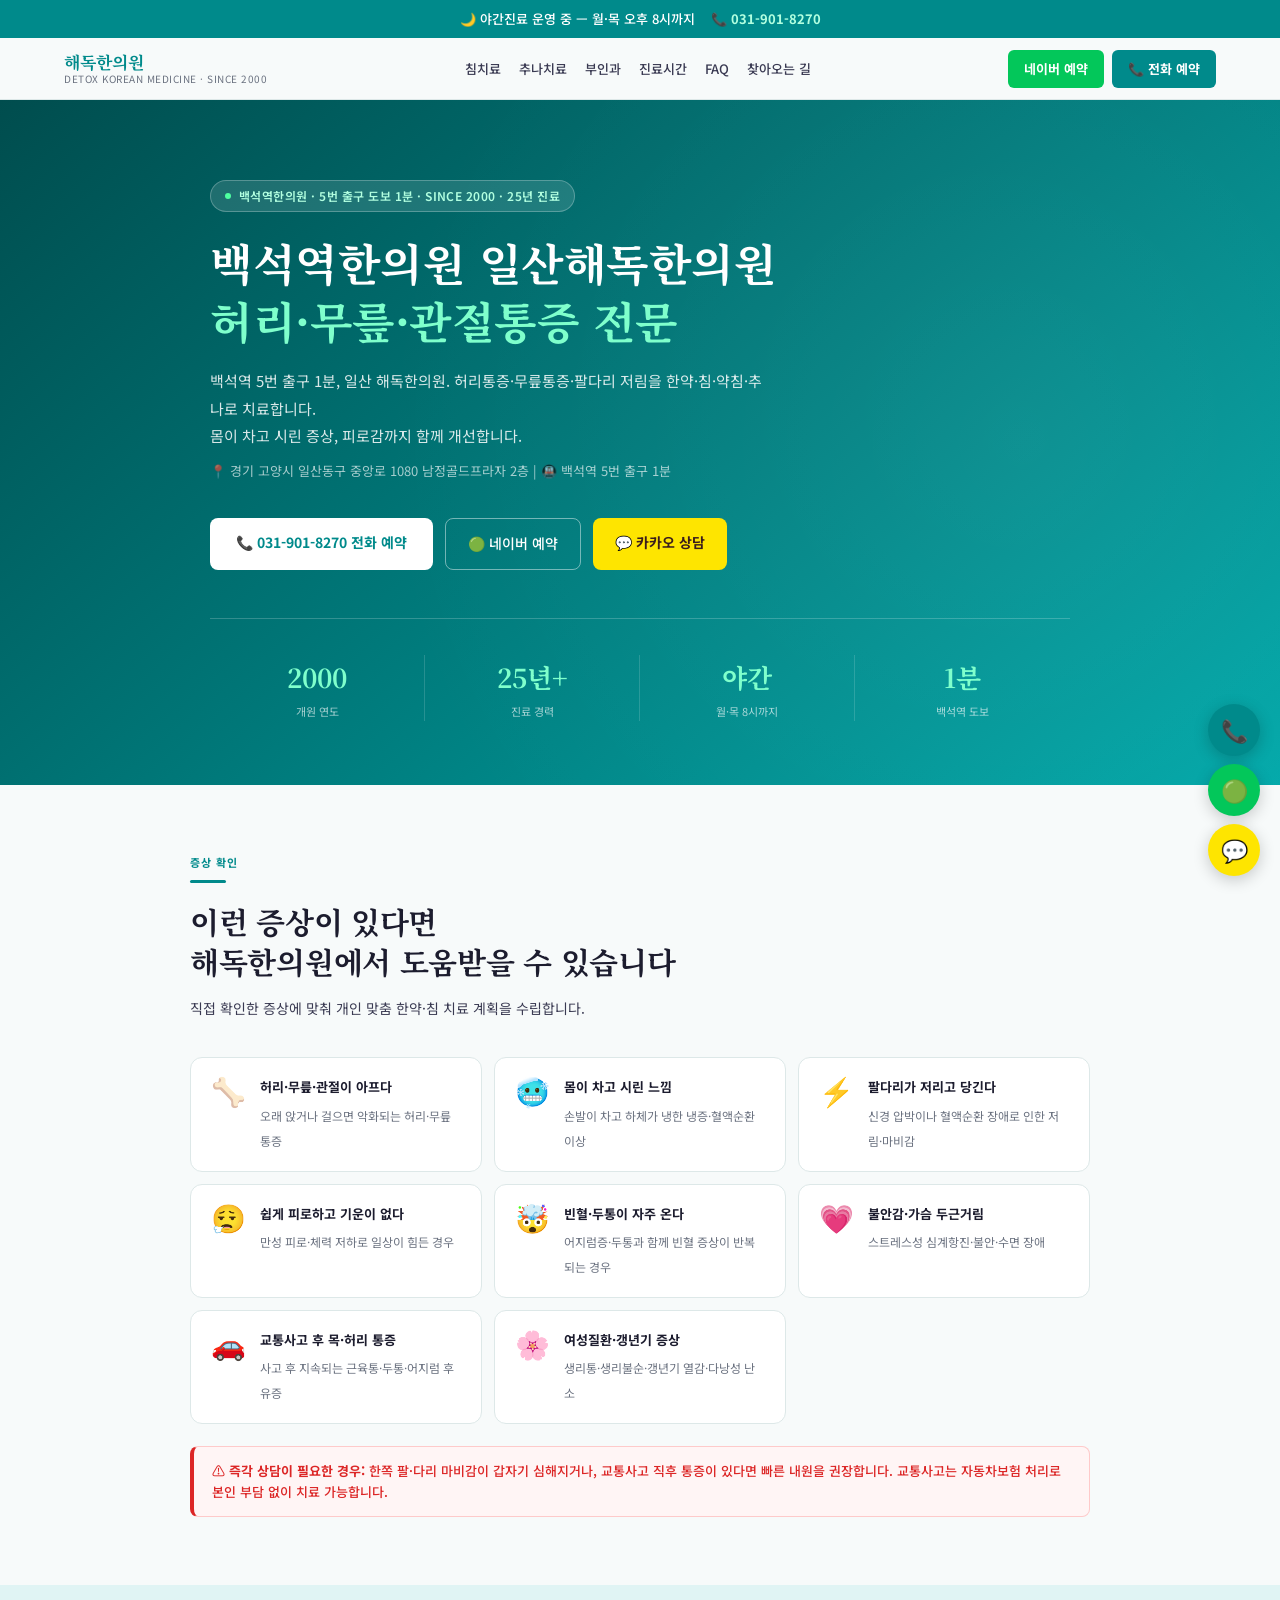
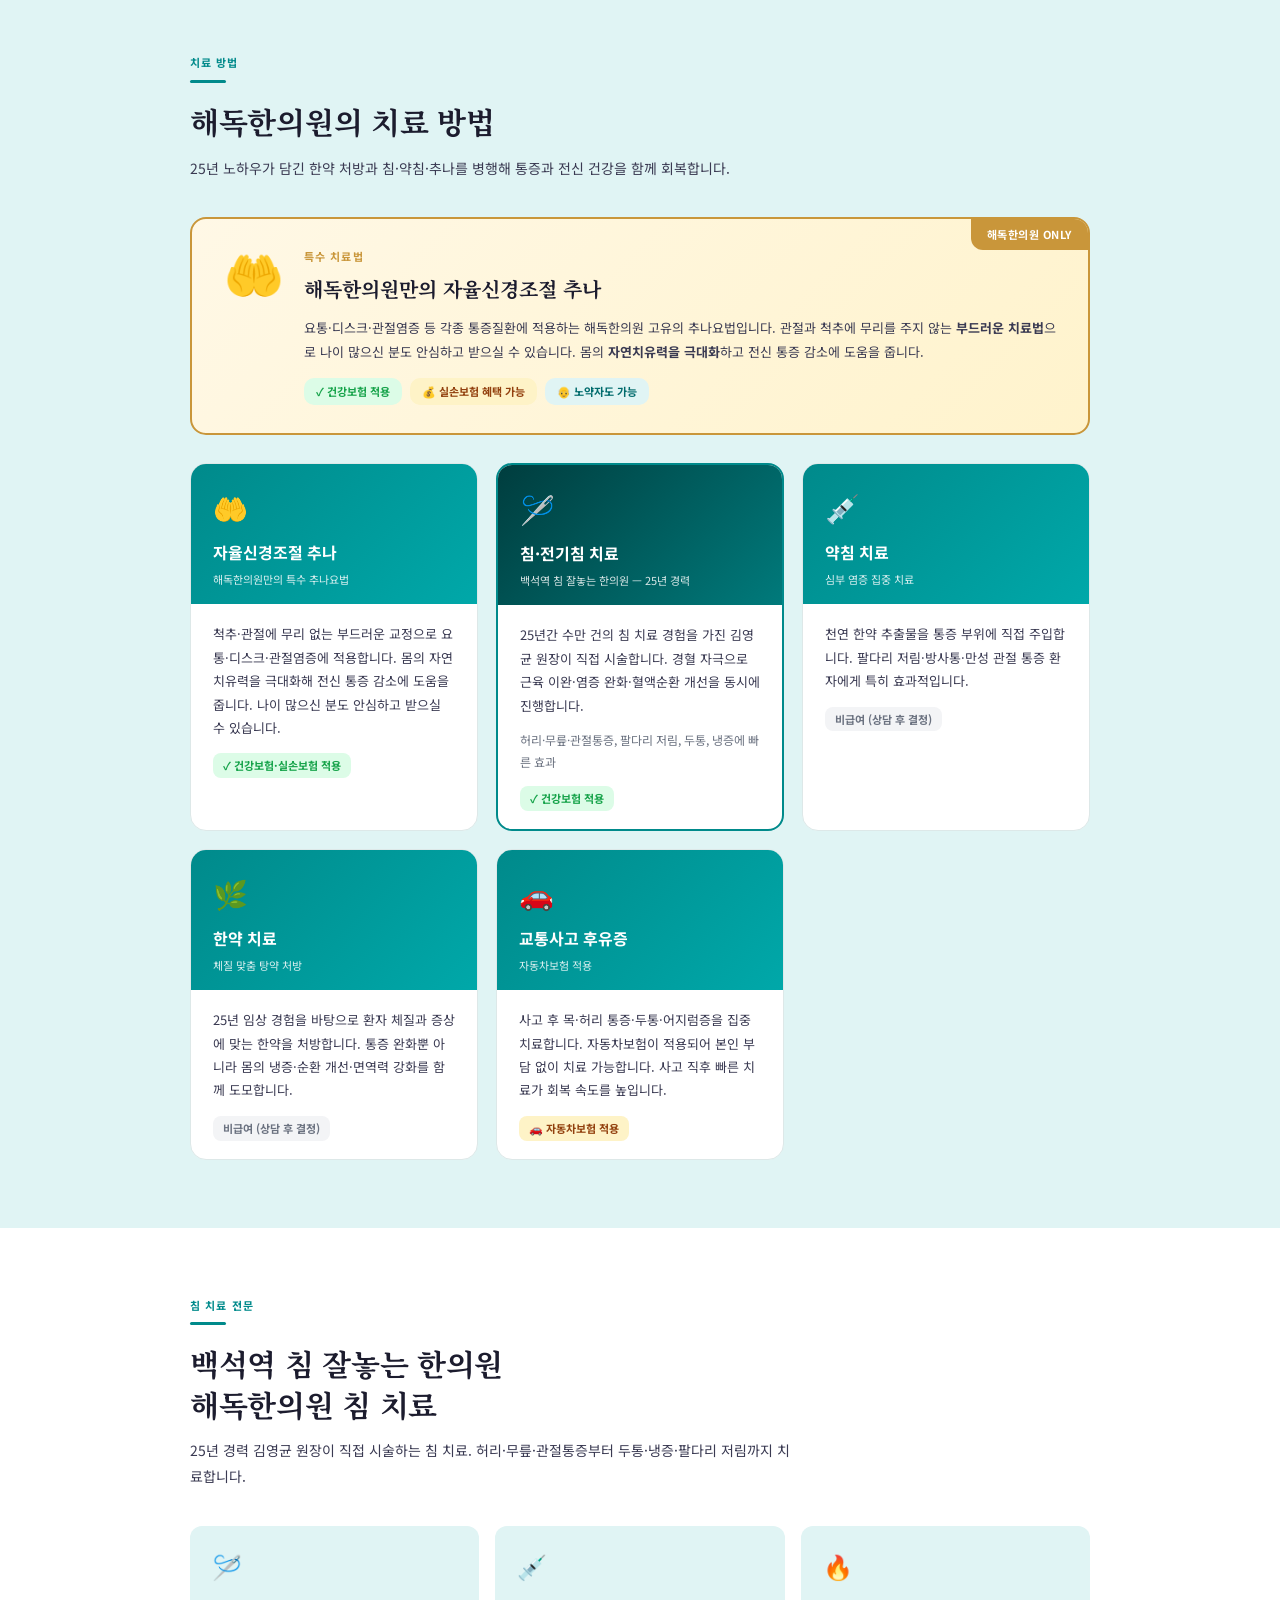
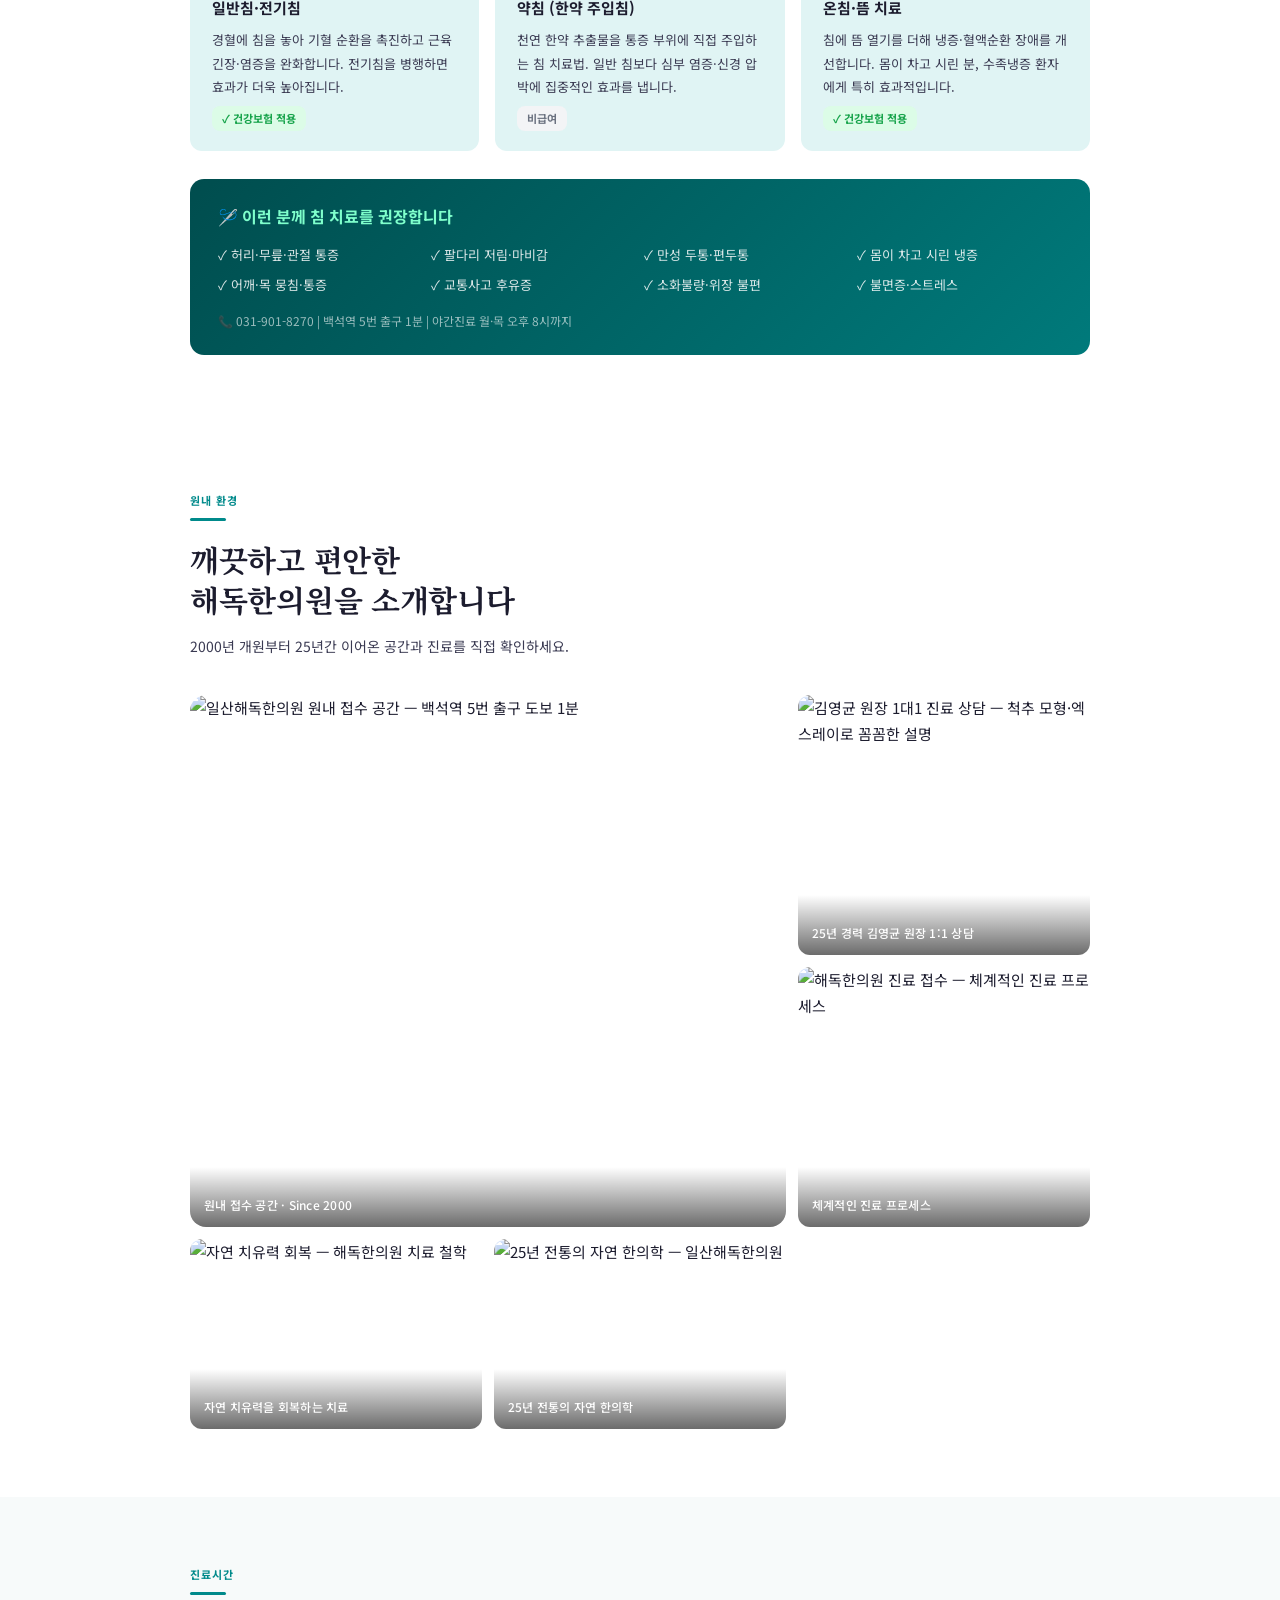
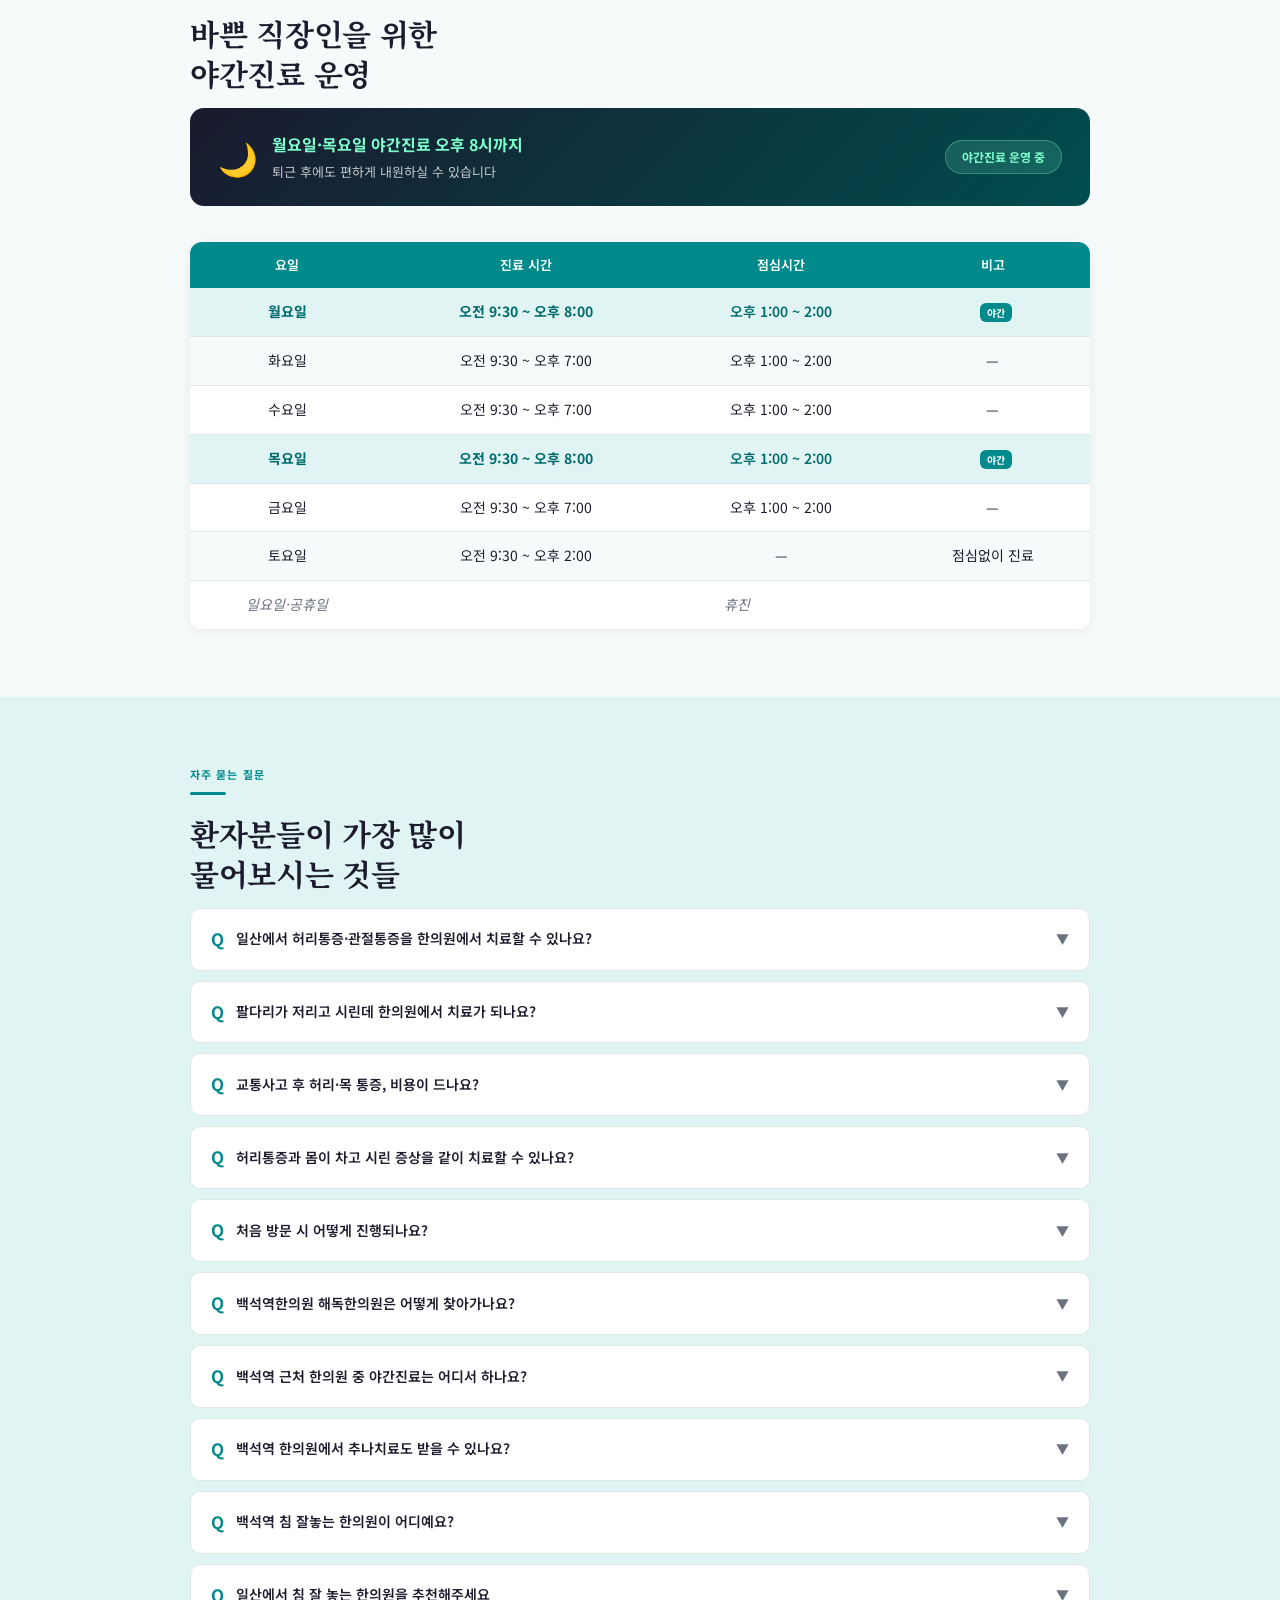
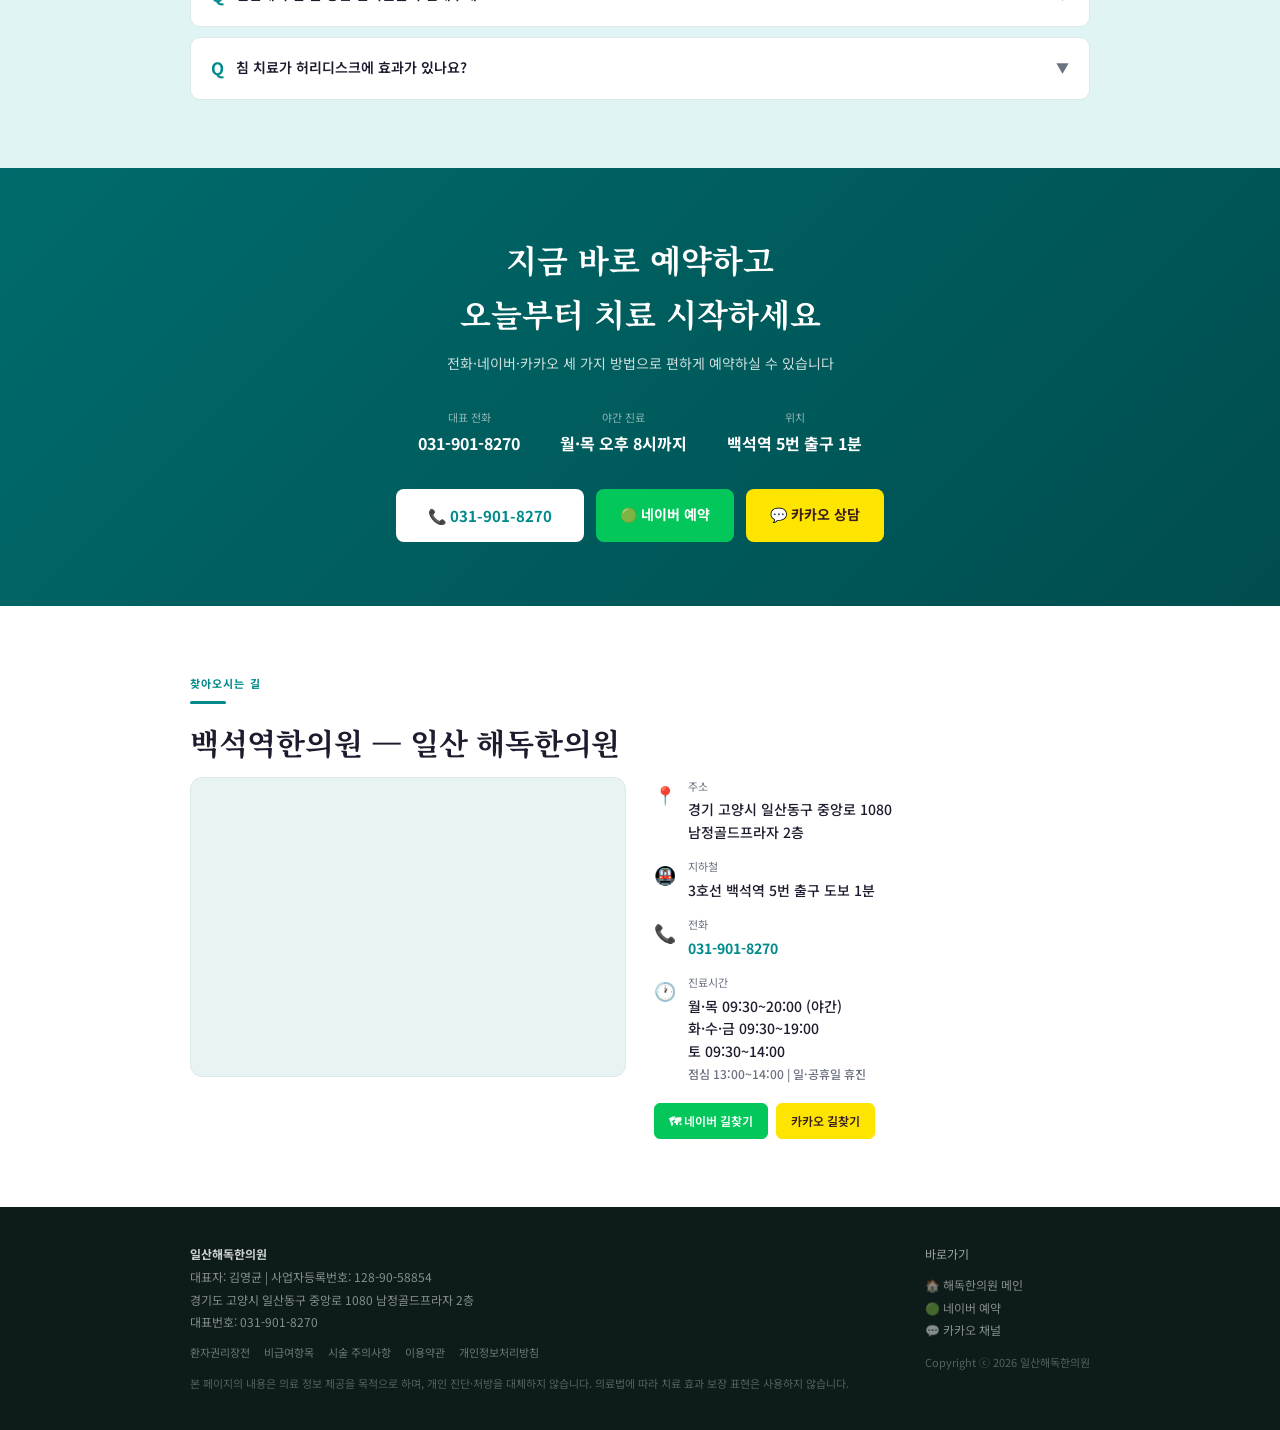
==== commit 3e88c2d9: "네비게이션에 부인과 링크 추가 — index/acupuncture/chuna 세 페이지 Co-Authored-By: Claude Sonnet 4.6 <noreply@anthropi" ====
--- a/index.html
+++ b/index.html
@@ -1,6 +1,14 @@
 <!DOCTYPE html>
 <html lang="ko">
 <head>
+<!-- Google tag (gtag.js) -->
+<script async src="https://www.googletagmanager.com/gtag/js?id=G-YT2Q48KBS3"></script>
+<script>
+  window.dataLayer = window.dataLayer || [];
+  function gtag(){dataLayer.push(arguments);}
+  gtag('js', new Date());
+  gtag('config', 'G-YT2Q48KBS3');
+</script>
 <meta charset="UTF-8">
 <meta name="viewport" content="width=device-width, initial-scale=1.0">
 
@@ -17,6 +25,7 @@
 <meta name="description" content="백석역 침 잘놓는 한의원 해독한의원. 25년 경력 김영균 원장. 백석역 5번 출구 도보 1분. 허리·무릎·관절통증·팔다리저림 침·약침·추나 치료. 야간진료 월·목 8시까지. 031-901-8270">
 <meta name="keywords" content="백석역 침 잘놓는 한의원, 백석역 침치료, 백석역한의원, 일산 침 잘놓는 한의원, 백석역 침 한의원, 백석동 침 한의원, 일산 침 치료, 고양시 침 한의원, 백석역 약침, 일산 약침 치료, 백석역 추나치료, 일산 허리 침치료, 백석역 통증 한의원">
 <meta name="author" content="일산해독한의원">
+<meta name="google-site-verification" content="Ja9Cba_ftv7kmb6_vYRAJY-PKJurwZHY1dMworsgZSM" />
 <link rel="canonical" href="https://detox9338.github.io/">
 <meta name="naver-site-verification" content="9c24897bf1ac9241d5176c8fa0ec1f7f9dc38cd4">
 <meta name="naver-site-verification" content="04e787bd8b6c7ce568be044b05d1b4ae17522978">
@@ -210,13 +219,17 @@
     <span class="logo-main">해독한의원</span>
     <span class="logo-sub">DETOX KOREAN MEDICINE · SINCE 2000</span>
   </a>
-  <nav>
+  <nav id="main-nav">
     <a href="acupuncture.html">침치료</a>
     <a href="chuna.html">추나치료</a>
+    <a href="women.html">부인과</a>
     <a href="#hours">진료시간</a>
     <a href="#faq">FAQ</a>
     <a href="#location">찾아오는 길</a>
   </nav>
+  <button class="menu-btn" onclick="toggleMenu()" aria-label="메뉴 열기">
+    <span></span><span></span><span></span>
+  </button>
   <div class="hdr-cta">
     <a href="https://m.booking.naver.com/booking/6/bizes/209863?theme=place&service-target=map-pc&area=bmp" target="_blank" class="btn-call" style="background:#03c75a">네이버 예약</a>
     <a href="tel:0319018270" class="btn-call">📞 전화 예약</a>
@@ -734,7 +747,7 @@
     <div class="map-grid fade-in">
       <div class="map-embed" style="display:block;padding:0">
         <iframe
-          src="https://map.naver.com/v5/embed?lng=126.7762&lat=37.6584&zoom=17&type=1&pinTitle=%EC%9D%BC%EC%82%B0%ED%95%B4%EB%8F%85%ED%95%9C%EC%9D%98%EC%9B%90&pinType=place&pinX=126.7762&pinY=37.6584"
+          src="https://maps.google.com/maps?q=%EA%B2%BD%EA%B8%B0%EB%8F%84+%EA%B3%A0%EC%96%91%EC%8B%9C+%EC%9D%BC%EC%82%B0%EB%8F%99%EA%B5%AC+%EC%A4%91%EC%95%99%EB%A1%9C+1080+%EB%82%A8%EC%A0%95%EA%B3%A8%EB%93%9C%ED%94%84%EB%9D%BC%EC%9E%90&z=17&output=embed&hl=ko"
           width="100%"
           height="300"
           style="border:0;display:block"
@@ -824,16 +837,18 @@
   </div>
 </footer>
 
-<!-- ★ Google Analytics 4 — G-XXXXXXXX 부분을 실제 측정 ID로 교체하세요 -->
-<script async src="https://www.googletagmanager.com/gtag/js?id=G-XXXXXXXX"></script>
 <script>
-  window.dataLayer = window.dataLayer || [];
-  function gtag(){dataLayer.push(arguments);}
-  gtag('js', new Date());
-  gtag('config', 'G-XXXXXXXX');
-</script>
-
-<script>
+// 모바일 메뉴 토글
+function toggleMenu(){
+  const nav=document.getElementById('main-nav');
+  nav.classList.toggle('open');
+}
+document.addEventListener('DOMContentLoaded',function(){
+  document.querySelectorAll('#main-nav a').forEach(a=>a.addEventListener('click',()=>{
+    document.getElementById('main-nav').classList.remove('open');
+  }));
+});
+
 // FAQ 토글
 function tf(el){
   const item=el.closest('.faq-item');
--- a/styles.css
+++ b/styles.css
@@ -171,9 +171,16 @@
 .gal-main:hover img,.gal-item:hover img{transform:scale(1.05)}
 .gal-caption{position:absolute;bottom:0;left:0;right:0;background:linear-gradient(transparent,rgba(0,0,0,.58));color:#fff;font-size:12px;font-weight:500;padding:28px 14px 12px;letter-spacing:.02em}
 
+/* 햄버거 버튼 */
+.menu-btn{display:none;background:none;border:none;cursor:pointer;padding:8px;flex-direction:column;gap:5px;flex-shrink:0}
+.menu-btn span{display:block;width:22px;height:2px;background:var(--ink);border-radius:2px;transition:all .3s}
+
 /* 반응형 */
 @media(max-width:700px){
-  nav{display:none}
+  .menu-btn{display:flex}
+  nav{display:none;position:fixed;top:62px;left:0;right:0;background:rgba(247,250,250,0.98);backdrop-filter:blur(10px);border-bottom:1px solid var(--border);flex-direction:column;padding:8px 0;z-index:99;box-shadow:0 4px 20px rgba(0,0,0,.1)}
+  nav.open{display:flex}
+  nav a{padding:14px 5%;font-size:15px;border-bottom:1px solid var(--border);font-weight:600}
   .hdr-cta .btn-kakao{display:none}
   .hero-stats{grid-template-columns:repeat(2,1fr);gap:12px}
   .hero-stat{border:none;padding:8px 0;text-align:left}
